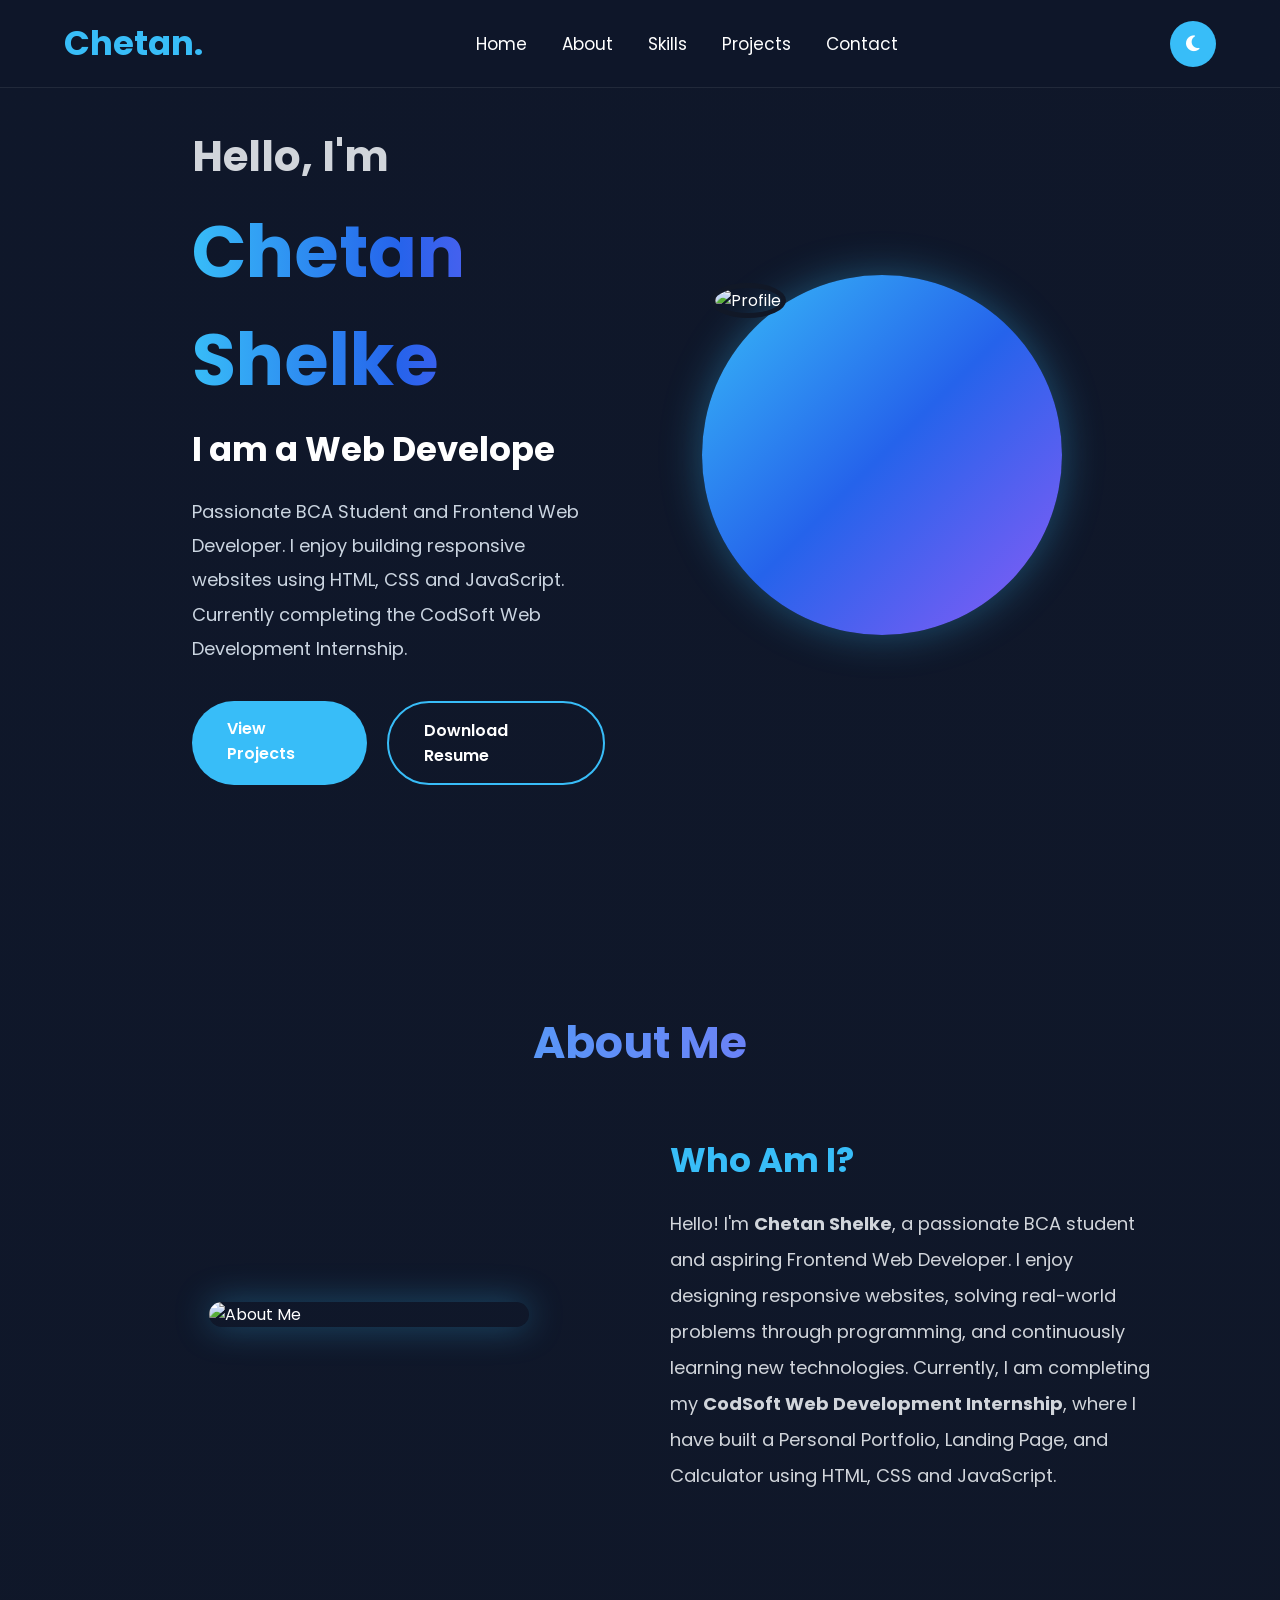
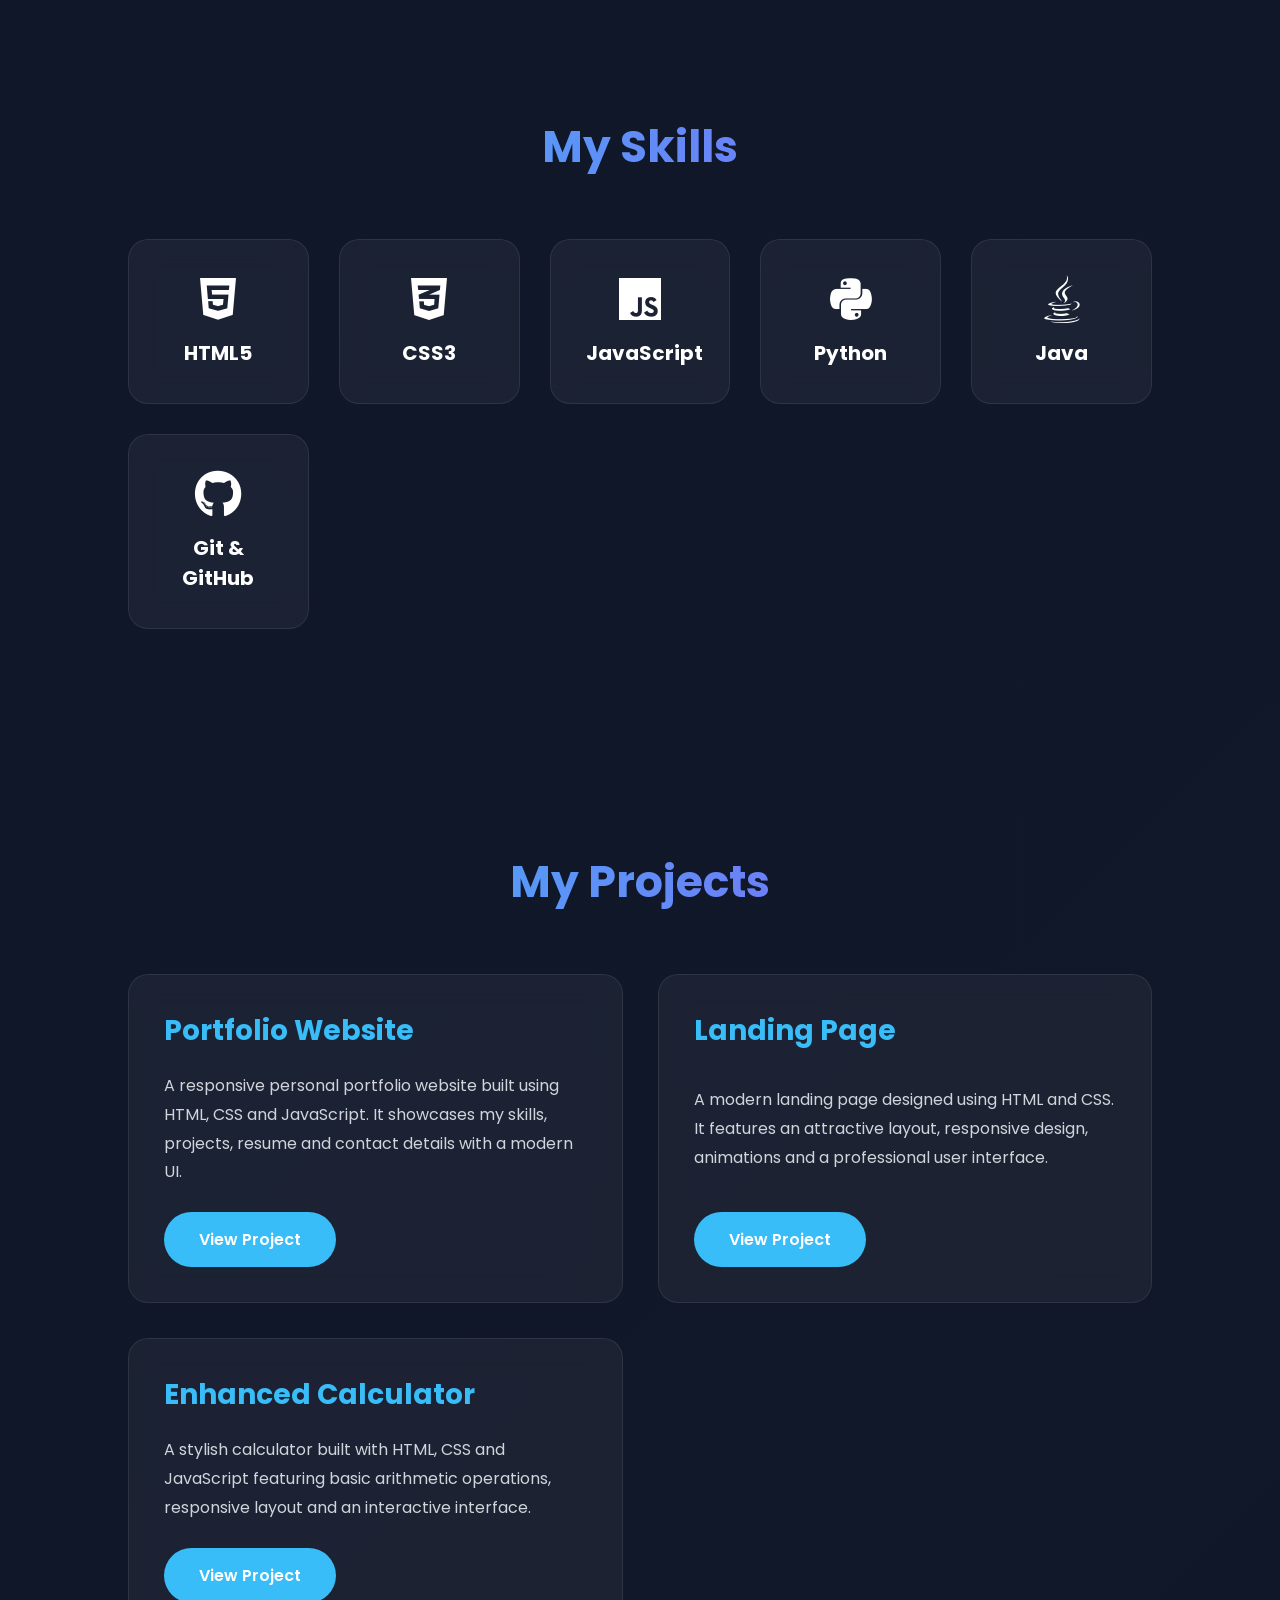
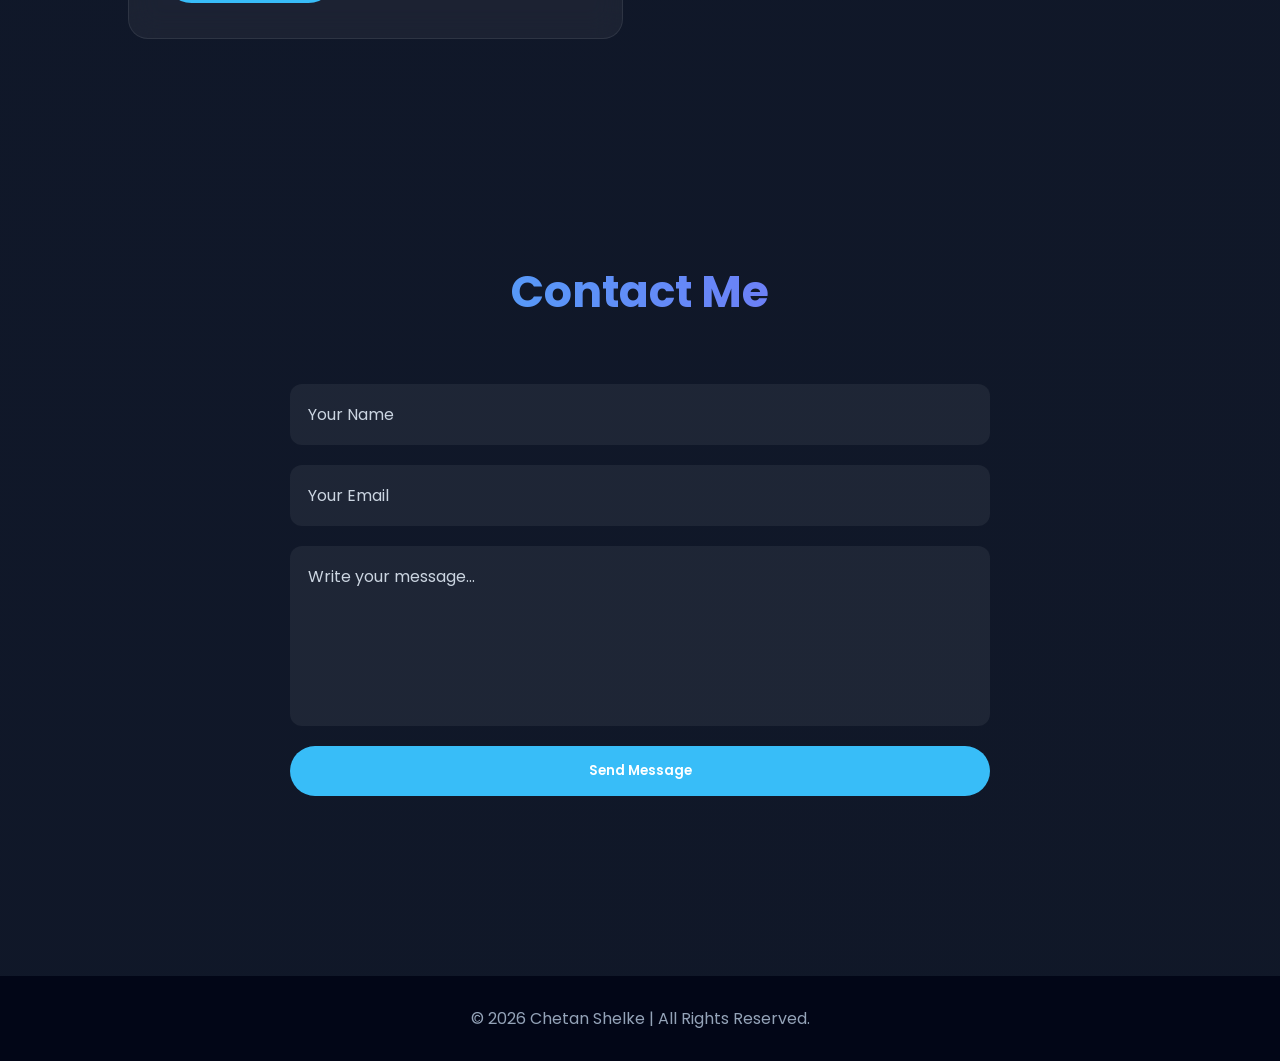
==== index.html @ 49f82680 "Add files via upload" ====
<!DOCTYPE html>
<html lang="en">

<head>

    <meta charset="UTF-8">
    <meta name="viewport" content="width=device-width, initial-scale=1.0">

    <title>Chetan Shelke | Portfolio</title>

    <link rel="stylesheet" href="style.css">

    <link href="https://fonts.googleapis.com/css2?family=Poppins:wght@300;400;500;600;700;800&display=swap"
        rel="stylesheet">

    <link rel="stylesheet"
        href="https://cdnjs.cloudflare.com/ajax/libs/font-awesome/6.6.0/css/all.min.css">

</head>

<body>

<!--================ NAVBAR ================-->

<header>

<nav class="navbar">

<div class="logo">

Chetan.

</div>

<ul class="nav-links">

<li><a href="#home">Home</a></li>

<li><a href="#about">About</a></li>

<li><a href="#skills">Skills</a></li>

<li><a href="#projects">Projects</a></li>

<li><a href="#contact">Contact</a></li>

</ul>

<button id="theme-toggle">

<i class="fa-solid fa-moon"></i>

</button>

</nav>

</header>

<!--================ HERO SECTION ================-->

<section id="home" class="hero">

<div class="hero-text">

<h1>Hello, I'm</h1>

<h2>Chetan Shelke</h2>

<h3>

I am a

<span id="typing"></span>

</h3>

<p>

Passionate BCA Student and Frontend Web Developer.

I enjoy building responsive websites using HTML, CSS and JavaScript.

Currently completing the CodSoft Web Development Internship.

</p>

<div class="hero-buttons">

<a href="#projects" class="btn">

View Projects

</a>

<a href="resume.pdf" download class="btn secondary">

Download Resume

</a>

</div>

</div>

<div class="hero-image">

<div class="profile-circle">

<img src="profile.jpg" alt="Profile">

</div>

</div>

</section>


<!--================ ABOUT SECTION ================-->

<section id="about">

    <h2 class="section-title">About Me</h2>

    <div class="about-container">

        <div class="about-image">

            <img src="profile.jpg" alt="About Me">

        </div>

        <div class="about-text">

            <h3>Who Am I?</h3>

            <p>

                Hello! I'm <strong>Chetan Shelke</strong>, a passionate
                BCA student and aspiring Frontend Web Developer.

                I enjoy designing responsive websites, solving real-world
                problems through programming, and continuously learning
                new technologies.

                Currently, I am completing my <strong>CodSoft Web Development Internship</strong>,
                where I have built a Personal Portfolio, Landing Page,
                and Calculator using HTML, CSS and JavaScript.

            </p>

        </div>

    </div>

</section>

<!--================ SKILLS SECTION ================-->

<section id="skills">

    <h2 class="section-title">My Skills</h2>

    <div class="skills-grid">

        <div class="skill-card">

            <i class="fa-brands fa-html5"></i>

            <h3>HTML5</h3>

        </div>

        <div class="skill-card">

            <i class="fa-brands fa-css3-alt"></i>

            <h3>CSS3</h3>

        </div>

        <div class="skill-card">

            <i class="fa-brands fa-js"></i>

            <h3>JavaScript</h3>

        </div>

        <div class="skill-card">

            <i class="fa-brands fa-python"></i>

            <h3>Python</h3>

        </div>

        <div class="skill-card">

            <i class="fa-brands fa-java"></i>

            <h3>Java</h3>

        </div>

        <div class="skill-card">

            <i class="fa-brands fa-github"></i>

            <h3>Git & GitHub</h3>

        </div>

    </div>

</section>

<!--================ PROJECTS SECTION ================-->

<section id="projects">

    <h2 class="section-title">My Projects</h2>

    <div class="project-container">

        <!-- Project 1 -->

        <div class="project-card">

            <h3>Portfolio Website</h3>

            <p>
                A responsive personal portfolio website built using
                HTML, CSS and JavaScript. It showcases my skills,
                projects, resume and contact details with a modern UI.
            </p>

            <a href="../Portfolio/index.html" class="btn">

                View Project

            </a>

        </div>

        <!-- Project 2 -->

        <div class="project-card">

            <h3>Landing Page</h3>

            <p>
                A modern landing page designed using HTML and CSS.
                It features an attractive layout, responsive design,
                animations and a professional user interface.
            </p>

            <a href="../landingpage/index.html" class="btn">

                View Project

            </a>

        </div>

        <!-- Project 3 -->

        <div class="project-card">

            <h3>Enhanced Calculator</h3>

            <p>
                A stylish calculator built with HTML, CSS and
                JavaScript featuring basic arithmetic operations,
                responsive layout and an interactive interface.
            </p>

            <a href="../Calculator/index.html" class="btn">

                View Project

            </a>

        </div>

    </div>

</section>

<!--================ CONTACT SECTION ================-->

<section id="contact">

    <h2 class="section-title">Contact Me</h2>

    <form>

        <input
            type="text"
            placeholder="Your Name"
            required>

        <input
            type="email"
            placeholder="Your Email"
            required>

        <textarea
            placeholder="Write your message..."
            required></textarea>

        <button type="submit" class="btn">

            Send Message

        </button>

    </form>

</section>

<!--================ FOOTER ================-->

<footer>

    <p>

        © 2026 Chetan Shelke | All Rights Reserved.

    </p>

</footer>

<script src="script.js"></script>

</body>

</html>
---- style.css ----
/*==================================
    GOOGLE FONT
===================================*/

@import url('https://fonts.googleapis.com/css2?family=Poppins:wght@300;400;500;600;700;800&display=swap');

*{
    margin:0;
    padding:0;
    box-sizing:border-box;
    scroll-behavior:smooth;
    font-family:'Poppins',sans-serif;
}

body{
    background:linear-gradient(135deg,#0f172a,#111827,#1e293b);
    background-size:300% 300%;
    animation:bgMove 10s ease infinite;
    color:#fff;
    overflow-x:hidden;
}

@keyframes bgMove{

0%{
background-position:0% 50%;
}

50%{
background-position:100% 50%;
}

100%{
background-position:0% 50%;
}

}

/*==================================
        NAVBAR
===================================*/

header{

position:fixed;
top:0;
left:0;
width:100%;
padding:18px 0;
background:rgba(15,23,42,.75);
backdrop-filter:blur(15px);
z-index:1000;
border-bottom:1px solid rgba(255,255,255,.08);

}

.navbar{

width:90%;
margin:auto;

display:flex;
justify-content:space-between;
align-items:center;

}

.logo{

font-size:34px;
font-weight:700;
color:#38bdf8;

}

.nav-links{

display:flex;
list-style:none;
gap:35px;

}

.nav-links a{

text-decoration:none;
color:white;
font-size:17px;
transition:.3s;

}

.nav-links a:hover{

color:#38bdf8;

}

#theme-toggle{

width:46px;
height:46px;
border-radius:50%;
border:none;
background:#38bdf8;
color:white;
cursor:pointer;
font-size:18px;
transition:.4s;

}

#theme-toggle:hover{

transform:rotate(180deg);

box-shadow:0 0 20px #38bdf8;

}

/*==================================
        HERO SECTION
===================================*/

.hero{

min-height:100vh;

width:90%;
margin:auto;

display:flex;

justify-content:space-between;

align-items:center;

gap:70px;

padding-top:120px;

}

.hero-text{

flex:1;

}

.hero-text h1{

font-size:42px;

color:#d1d5db;

}

.hero-text h2{

font-size:72px;

font-weight:700;

margin:10px 0;

background:linear-gradient(90deg,#38bdf8,#2563eb,#8b5cf6);

-webkit-background-clip:text;
-webkit-text-fill-color:transparent;
background-clip:text;
color:transparent;

}

.hero-text h3{

font-size:34px;

margin-bottom:20px;

}

.hero-text p{

font-size:18px;

line-height:1.9;

color:#cbd5e1;

max-width:650px;

}

.hero-buttons{

margin-top:35px;

display:flex;

gap:20px;

}

.btn{

display:inline-block;

padding:15px 35px;

border-radius:50px;

background:#38bdf8;

text-decoration:none;

color:white;

font-weight:600;

transition:.4s;

}

.btn:hover{

transform:translateY(-7px);

box-shadow:0 0 25px #38bdf8;

}

.secondary{

background:transparent;

border:2px solid #38bdf8;

}

.secondary:hover{

background:#38bdf8;

}

/*==================================
       PROFILE IMAGE
===================================*/

.hero-image{

flex:1;

display:flex;

justify-content:center;

}

.profile-circle{

width:360px;

height:360px;

border-radius:50%;

background:linear-gradient(135deg,#38bdf8,#2563eb,#8b5cf6);

padding:8px;

box-shadow:0 0 40px rgba(56,189,248,.35);

animation:float 4s ease infinite;

}

.profile-circle img{

width:100%;

height:100%;

border-radius:50%;

object-fit:cover;

border:5px solid #111827;

}

.profile-circle i{

width:100%;
height:100%;
display:flex;
justify-content:center;
align-items:center;
font-size:140px;
background:#111827;
border-radius:50%;

}

@keyframes float{

0%{

transform:translateY(0);

}

50%{

transform:translateY(-20px);

}

100%{

transform:translateY(0);

}

}

/*==================================
    COMMON SECTION
===================================*/

section{

padding:110px 10%;

}

.section-title{

font-size:44px;

text-align:center;

margin-bottom:60px;

font-weight:700;

background:linear-gradient(90deg,#38bdf8,#8b5cf6);

-webkit-background-clip:text;
-webkit-text-fill-color:transparent;
background-clip:text;
color:transparent;

}

/*==================================
        ABOUT SECTION
===================================*/

.about-container{

max-width:1100px;

margin:auto;

display:grid;

grid-template-columns:1fr 1fr;

gap:60px;

align-items:center;

}

.about-image{

display:flex;

justify-content:center;

}

.about-image img{

width:320px;

border-radius:20px;

box-shadow:0 0 35px rgba(56,189,248,.35);

transition:.4s;

}

.about-image img:hover{

transform:scale(1.05);

}

.about-text h3{

font-size:34px;

margin-bottom:20px;

color:#38bdf8;

}

.about-text p{

font-size:18px;

line-height:2;

color:#d1d5db;

}

/*==================================
        SKILLS
===================================*/

.skills-grid{

display:grid;

grid-template-columns:repeat(auto-fit,minmax(180px,1fr));

gap:30px;

}

.skill-card{

background:rgba(255,255,255,.05);

border:1px solid rgba(255,255,255,.08);

backdrop-filter:blur(15px);

padding:35px;

border-radius:20px;

text-align:center;

transition:.4s;

cursor:pointer;

}

.skill-card:hover{

transform:translateY(-12px);

background:linear-gradient(135deg,#38bdf8,#2563eb);

box-shadow:0 10px 30px rgba(56,189,248,.35);

}

.skill-card i{

font-size:48px;

margin-bottom:15px;

}

.skill-card h3{

font-size:20px;

}

/*==================================
        PROJECTS
===================================*/

.project-container{

display:grid;

grid-template-columns:repeat(auto-fit,minmax(320px,1fr));

gap:35px;

}

.project-card{

background:rgba(255,255,255,.05);

backdrop-filter:blur(15px);

padding:35px;

border-radius:20px;

border:1px solid rgba(255,255,255,.08);

transition:.4s;

display:flex;

flex-direction:column;

justify-content:space-between;

}

.project-card:hover{

transform:translateY(-15px);

box-shadow:0 15px 35px rgba(56,189,248,.35);

}

.project-card h3{

font-size:28px;

color:#38bdf8;

margin-bottom:20px;

}

.project-card p{

line-height:1.8;

color:#d1d5db;

margin-bottom:25px;

}

.project-card .btn{

align-self:flex-start;

}

/*==================================
        CONTACT
===================================*/

form{

max-width:700px;

margin:auto;

display:flex;

flex-direction:column;

gap:20px;

}

form input,
form textarea{

background:rgba(255,255,255,.06);

border:none;

outline:none;

padding:18px;

border-radius:12px;

font-size:16px;

color:white;

}

form input::placeholder,
form textarea::placeholder{

color:#cbd5e1;

}

form textarea{

height:180px;

resize:none;

}

form button{

border:none;

cursor:pointer;

}

/*==================================
        FOOTER
===================================*/

footer{

background:#020617;

padding:30px;

text-align:center;

margin-top:70px;

color:#94a3b8;

}

/*==================================
      SCROLL BAR
===================================*/

::-webkit-scrollbar{

width:10px;

}

::-webkit-scrollbar-track{

background:#111827;

}

::-webkit-scrollbar-thumb{

background:#38bdf8;

border-radius:20px;

}

/*==================================
      RESPONSIVE
===================================*/

@media(max-width:1000px){

.hero{

flex-direction:column-reverse;

text-align:center;

}

.hero-text{

width:100%;

}

.hero-text h2{

font-size:50px;

}

.hero-buttons{

justify-content:center;

}

.about-container{

grid-template-columns:1fr;

text-align:center;

}

.profile-circle{

width:280px;

height:280px;

}

.nav-links{

display:none;

}

}

@media(max-width:700px){

.hero-text h1{

font-size:30px;

}

.hero-text h2{

font-size:40px;

}

.hero-text h3{

font-size:24px;

}

.section-title{

font-size:34px;

}

.profile-circle{

width:220px;

height:220px;

}

.btn{

padding:12px 24px;

}

}
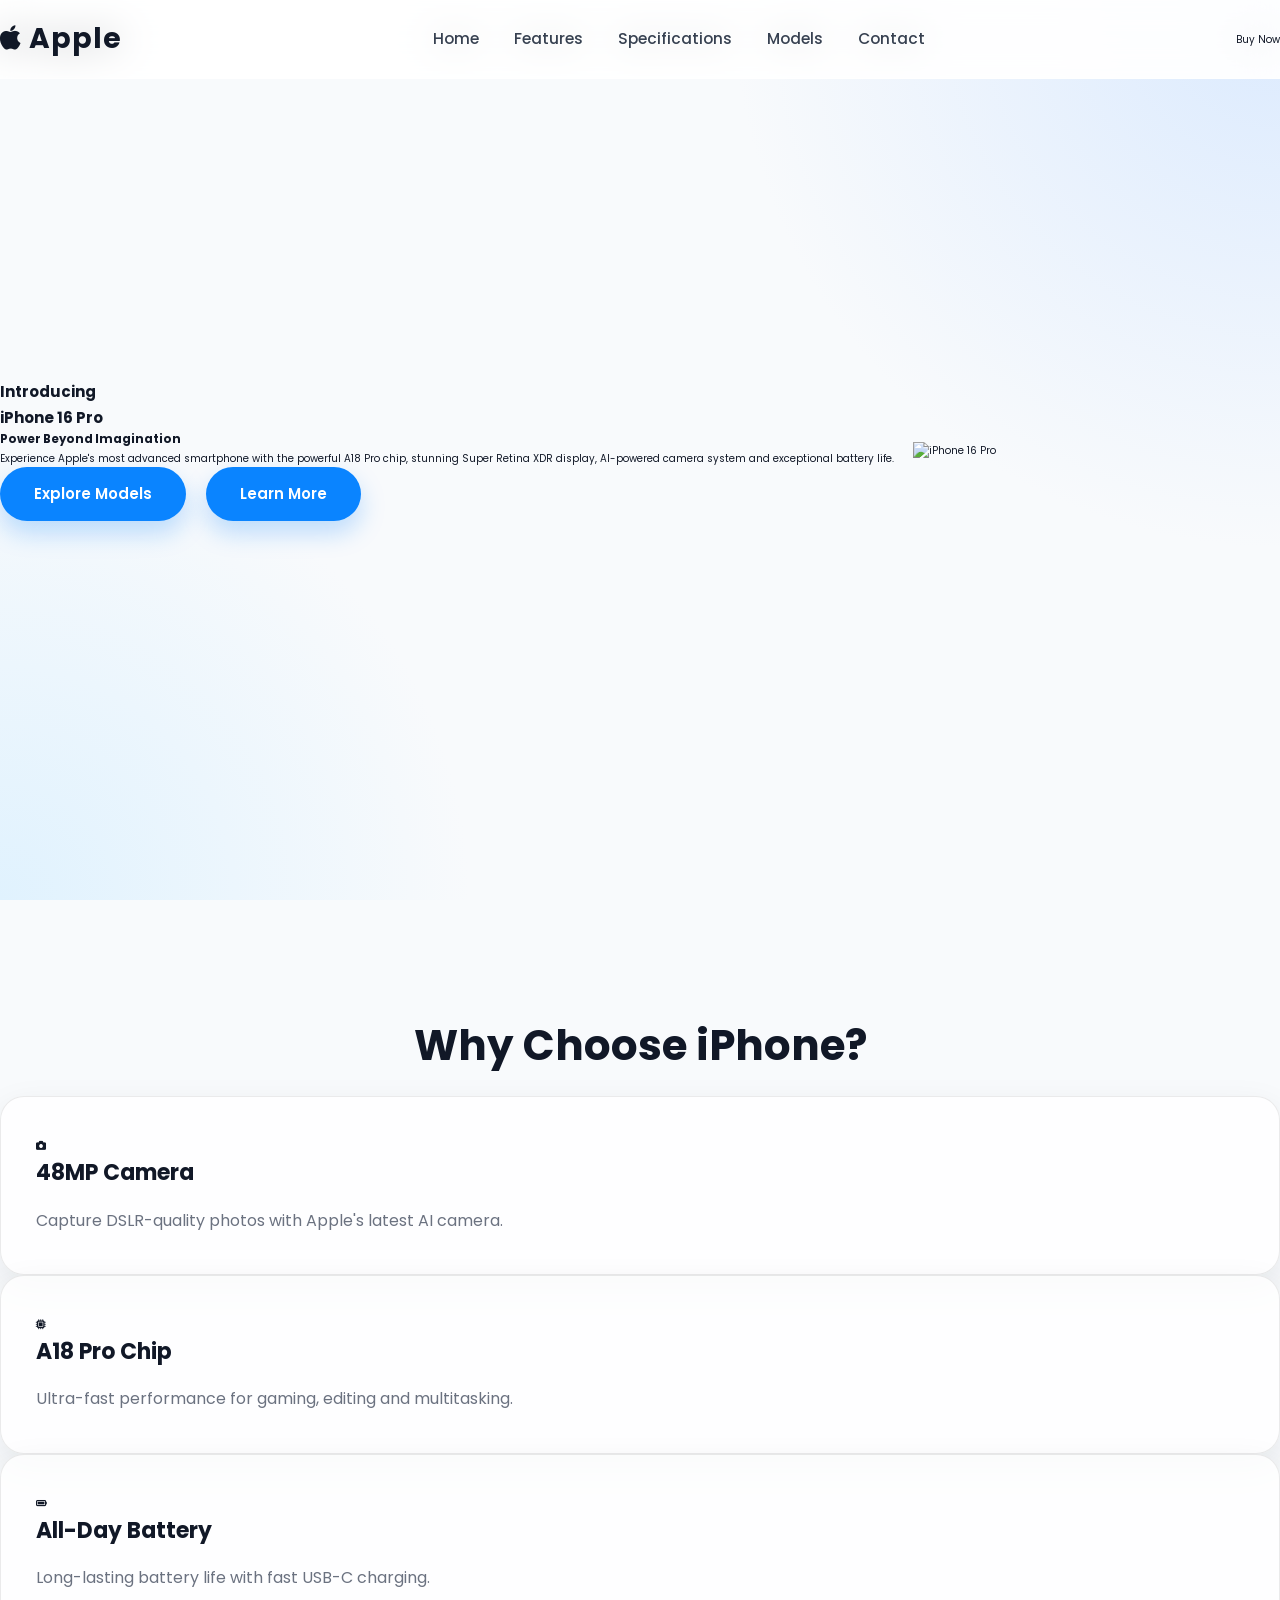
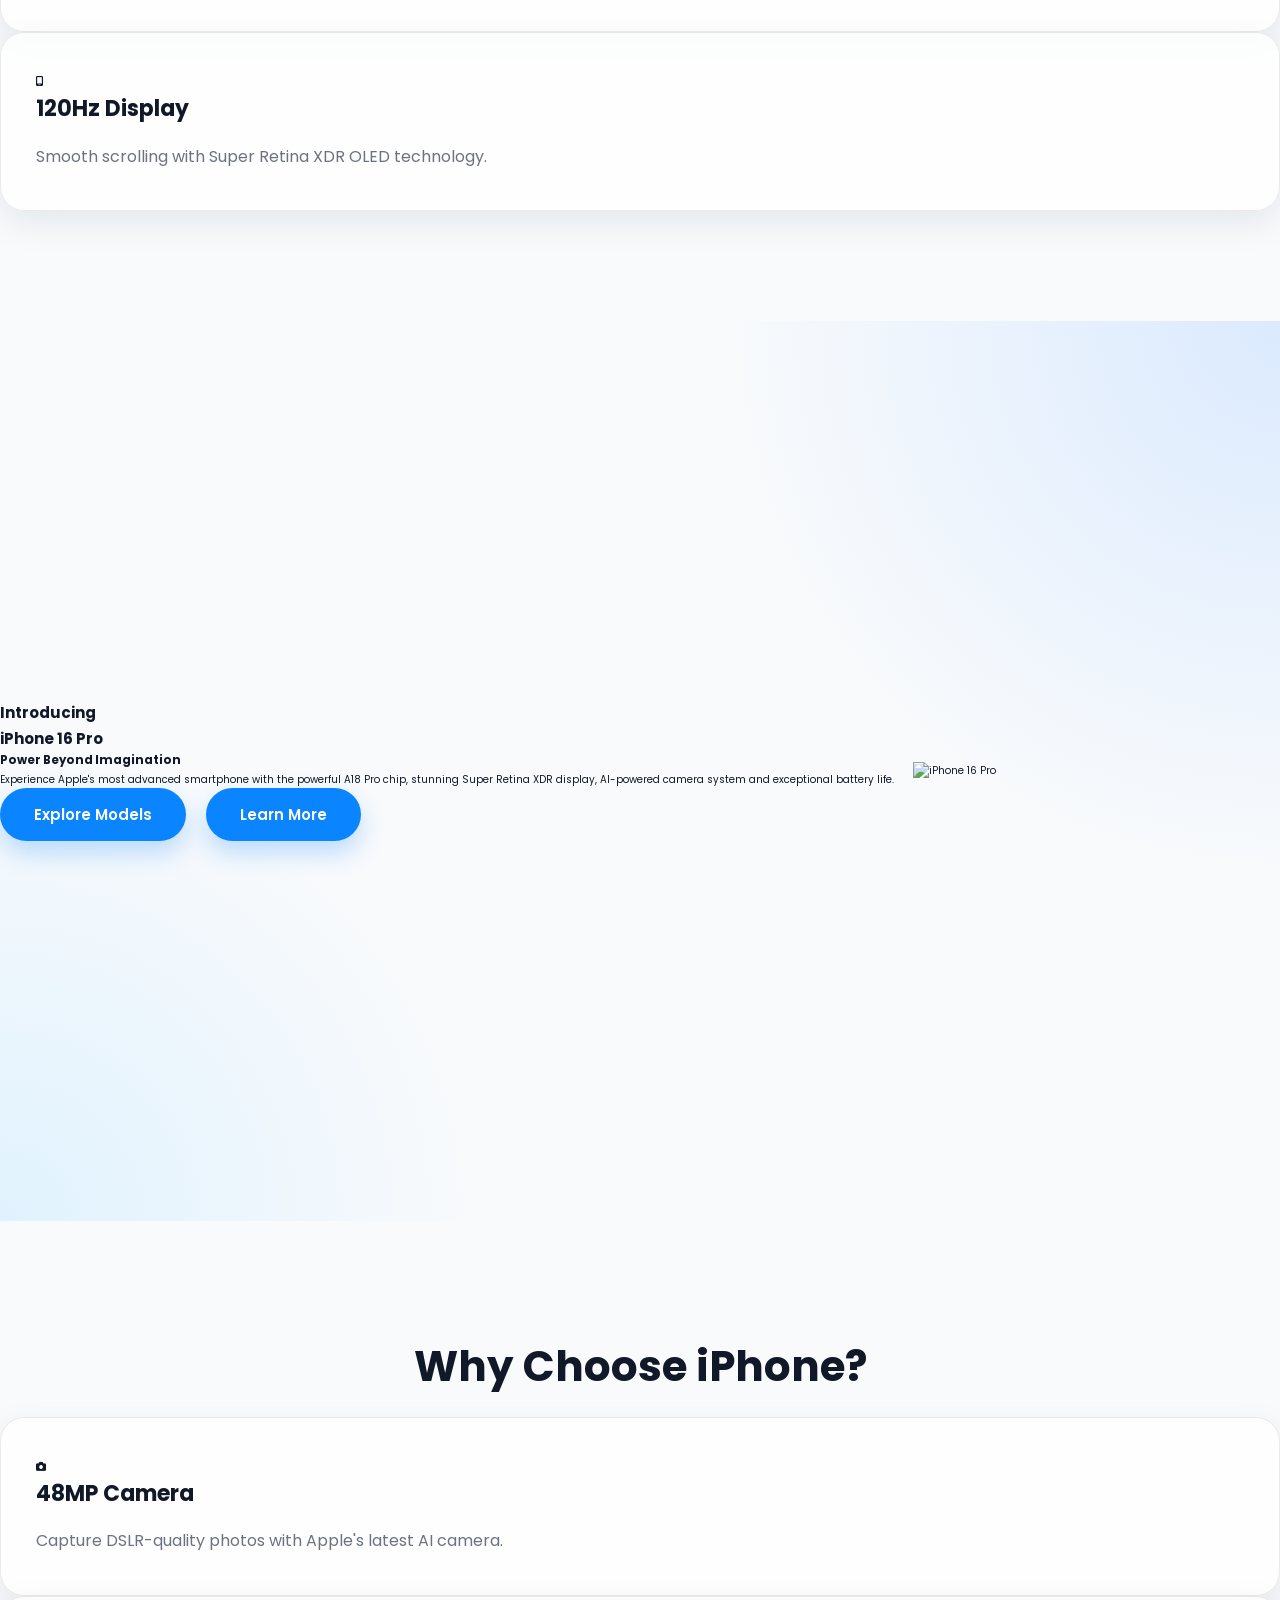
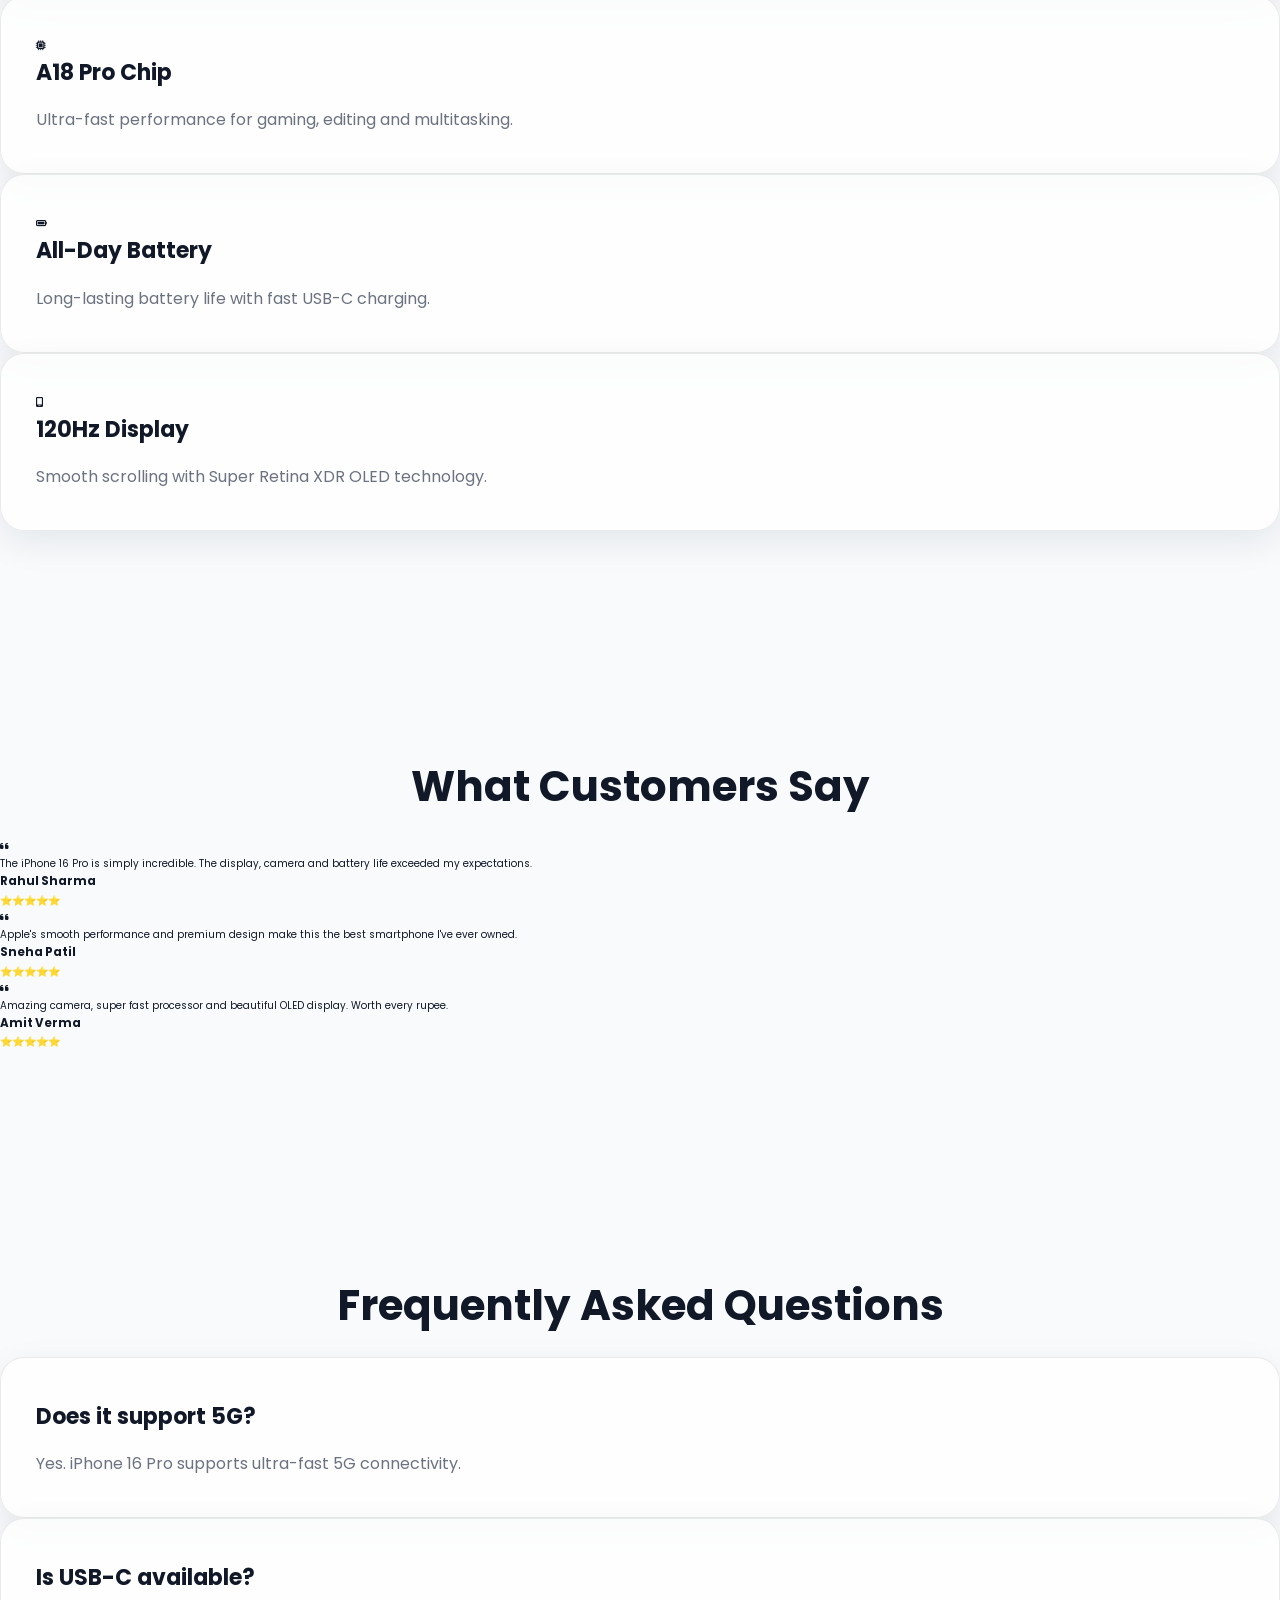
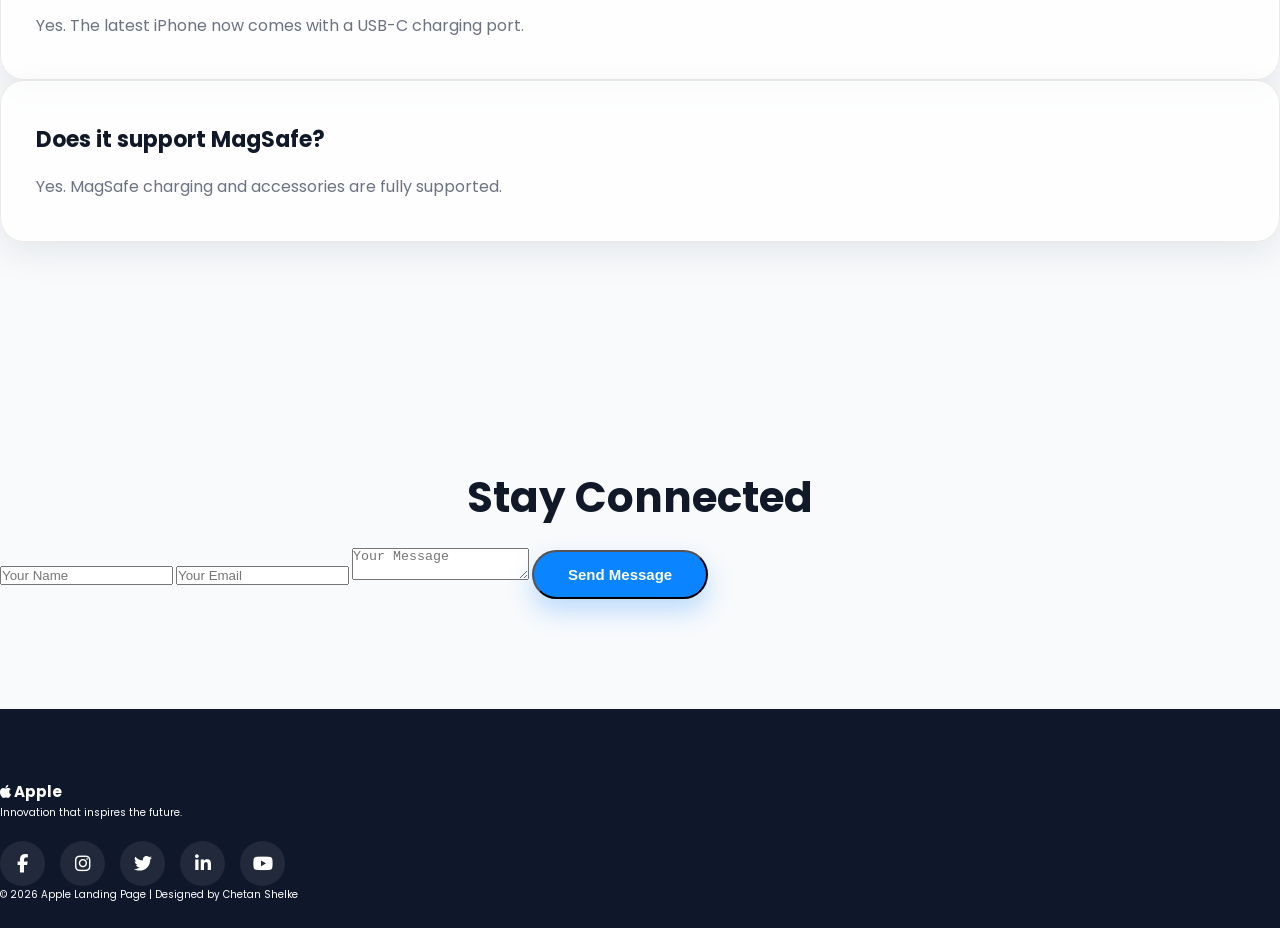
==== commit 99dcb178: "Add files via upload" ====
--- a/index.html
+++ b/index.html
@@ -6,15 +6,14 @@
     <meta charset="UTF-8">
     <meta name="viewport" content="width=device-width, initial-scale=1.0">
 
-    <title>Chetan Shelke | Portfolio</title>
+    <title>Apple iPhone 16 Pro | Landing Page</title>
 
     <link rel="stylesheet" href="style.css">
 
-    <link href="https://fonts.googleapis.com/css2?family=Poppins:wght@300;400;500;600;700;800&display=swap"
-        rel="stylesheet">
+    <link href="https://fonts.googleapis.com/css2?family=Poppins:wght@300;400;500;600;700;800&display=swap" rel="stylesheet">
 
     <link rel="stylesheet"
-        href="https://cdnjs.cloudflare.com/ajax/libs/font-awesome/6.6.0/css/all.min.css">
+    href="https://cdnjs.cloudflare.com/ajax/libs/font-awesome/6.6.0/css/all.min.css">
 
 </head>
 
@@ -28,7 +27,7 @@
 
 <div class="logo">
 
-Chetan.
+<i class="fa-brands fa-apple"></i> Apple
 
 </div>
 
@@ -36,65 +35,69 @@
 
 <li><a href="#home">Home</a></li>
 
-<li><a href="#about">About</a></li>
-
-<li><a href="#skills">Skills</a></li>
-
-<li><a href="#projects">Projects</a></li>
+<li><a href="#features">Features</a></li>
+
+<li><a href="#specs">Specifications</a></li>
+
+<li><a href="#models">Models</a></li>
 
 <li><a href="#contact">Contact</a></li>
 
 </ul>
 
-<button id="theme-toggle">
-
-<i class="fa-solid fa-moon"></i>
-
-</button>
+<a href="#" class="buy-btn">
+
+Buy Now
+
+</a>
 
 </nav>
 
 </header>
 
-<!--================ HERO SECTION ================-->
+<!--================ HERO ================-->
 
 <section id="home" class="hero">
 
 <div class="hero-text">
 
-<h1>Hello, I'm</h1>
-
-<h2>Chetan Shelke</h2>
+<h1>
+
+Introducing
+
+</h1>
+
+<h2>
+
+iPhone 16 Pro
+
+</h2>
 
 <h3>
 
-I am a
-
-<span id="typing"></span>
+Power Beyond Imagination
 
 </h3>
 
 <p>
 
-Passionate BCA Student and Frontend Web Developer.
-
-I enjoy building responsive websites using HTML, CSS and JavaScript.
-
-Currently completing the CodSoft Web Development Internship.
+Experience Apple's most advanced smartphone with the powerful
+A18 Pro chip, stunning Super Retina XDR display, AI-powered
+camera system and exceptional battery life.
 
 </p>
 
 <div class="hero-buttons">
 
-<a href="#projects" class="btn">
-
-View Projects
+<a href="#models" class="btn">
+
+Explore Models
 
 </a>
 
-<a href="resume.pdf" download class="btn secondary">
-
-Download Resume
+<a href="#features" class="btn secondary">
+
+Learn More
 
 </a>
 
@@ -104,109 +107,375 @@
 
 <div class="hero-image">
 
-<div class="profile-circle">
-
-<img src="profile.jpg" alt="Profile">
-
-</div>
-
-</div>
-
-</section>
-
-
-<!--================ ABOUT SECTION ================-->
-
-<section id="about">
-
-    <h2 class="section-title">About Me</h2>
-
-    <div class="about-container">
-
-        <div class="about-image">
-
-            <img src="profile.jpg" alt="About Me">
-
-        </div>
-
-        <div class="about-text">
-
-            <h3>Who Am I?</h3>
+<img src="images/iphone1.png" alt="iPhone 16 Pro">
+
+</div>
+
+</section>
+
+<!--================ FEATURES ================-->
+
+<section id="features">
+
+<h2 class="section-title">
+
+Why Choose iPhone?
+
+</h2>
+
+<div class="feature-container">
+
+<div class="feature-card">
+
+<i class="fa-solid fa-camera"></i>
+
+<h3>48MP Camera</h3>
+
+<p>
+
+Capture DSLR-quality photos with Apple's latest AI camera.
+
+</p>
+
+</div>
+
+<div class="feature-card">
+
+<i class="fa-solid fa-microchip"></i>
+
+<h3>A18 Pro Chip</h3>
+
+<p>
+
+Ultra-fast performance for gaming, editing and multitasking.
+
+</p>
+
+</div>
+
+<div class="feature-card">
+
+<i class="fa-solid fa-battery-full"></i>
+
+<h3>All-Day Battery</h3>
+
+<p>
+
+Long-lasting battery life with fast USB-C charging.
+
+</p>
+
+</div>
+
+<div class="feature-card">
+
+<i class="fa-solid fa-mobile-screen"></i>
+
+<h3>120Hz Display</h3>
+
+<p>
+
+Smooth scrolling with Super Retina XDR OLED technology.
+
+</p>
+
+</div>
+
+</div>
+
+</section>
+
+<!DOCTYPE html>
+<html lang="en">
+
+<head>
+
+    <meta charset="UTF-8">
+    <meta name="viewport" content="width=device-width, initial-scale=1.0">
+
+    <title>Apple iPhone 16 Pro | Landing Page</title>
+
+    <link rel="stylesheet" href="style.css">
+
+    <link href="https://fonts.googleapis.com/css2?family=Poppins:wght@300;400;500;600;700;800&display=swap" rel="stylesheet">
+
+    <link rel="stylesheet"
+    href="https://cdnjs.cloudflare.com/ajax/libs/font-awesome/6.6.0/css/all.min.css">
+
+</head>
+
+<body>
+
+<!--================ NAVBAR ================-->
+
+<header>
+
+<nav class="navbar">
+
+<div class="logo">
+
+<i class="fa-brands fa-apple"></i> Apple
+
+</div>
+
+<ul class="nav-links">
+
+<li><a href="#home">Home</a></li>
+
+<li><a href="#features">Features</a></li>
+
+<li><a href="#specs">Specifications</a></li>
+
+<li><a href="#models">Models</a></li>
+
+<li><a href="#contact">Contact</a></li>
+
+</ul>
+
+<a href="#" class="buy-btn">
+
+Buy Now
+
+</a>
+
+</nav>
+
+</header>
+
+<!--================ HERO ================-->
+
+<section id="home" class="hero">
+
+<div class="hero-text">
+
+<h1>
+
+Introducing
+
+</h1>
+
+<h2>
+
+iPhone 16 Pro
+
+</h2>
+
+<h3>
+
+Power Beyond Imagination
+
+</h3>
+
+<p>
+
+Experience Apple's most advanced smartphone with the powerful
+A18 Pro chip, stunning Super Retina XDR display, AI-powered
+camera system and exceptional battery life.
+
+</p>
+
+<div class="hero-buttons">
+
+<a href="#models" class="btn">
+
+Explore Models
+
+</a>
+
+<a href="#features" class="btn secondary">
+
+Learn More
+
+</a>
+
+</div>
+
+</div>
+
+<div class="hero-image">
+
+<img src="images/iphone1.png" alt="iPhone 16 Pro">
+
+</div>
+
+</section>
+
+<!--================ FEATURES ================-->
+
+<section id="features">
+
+<h2 class="section-title">
+
+Why Choose iPhone?
+
+</h2>
+
+<div class="feature-container">
+
+<div class="feature-card">
+
+<i class="fa-solid fa-camera"></i>
+
+<h3>48MP Camera</h3>
+
+<p>
+
+Capture DSLR-quality photos with Apple's latest AI camera.
+
+</p>
+
+</div>
+
+<div class="feature-card">
+
+<i class="fa-solid fa-microchip"></i>
+
+<h3>A18 Pro Chip</h3>
+
+<p>
+
+Ultra-fast performance for gaming, editing and multitasking.
+
+</p>
+
+</div>
+
+<div class="feature-card">
+
+<i class="fa-solid fa-battery-full"></i>
+
+<h3>All-Day Battery</h3>
+
+<p>
+
+Long-lasting battery life with fast USB-C charging.
+
+</p>
+
+</div>
+
+<div class="feature-card">
+
+<i class="fa-solid fa-mobile-screen"></i>
+
+<h3>120Hz Display</h3>
+
+<p>
+
+Smooth scrolling with Super Retina XDR OLED technology.
+
+</p>
+
+</div>
+
+</div>
+
+</section>
+
+<!--================ REVIEWS ================-->
+
+<section id="reviews">
+
+    <h2 class="section-title">What Customers Say</h2>
+
+    <div class="review-container">
+
+        <div class="review-card">
+
+            <i class="fa-solid fa-quote-left"></i>
 
             <p>
 
-                Hello! I'm <strong>Chetan Shelke</strong>, a passionate
-                BCA student and aspiring Frontend Web Developer.
-
-                I enjoy designing responsive websites, solving real-world
-                problems through programming, and continuously learning
-                new technologies.
-
-                Currently, I am completing my <strong>CodSoft Web Development Internship</strong>,
-                where I have built a Personal Portfolio, Landing Page,
-                and Calculator using HTML, CSS and JavaScript.
+                The iPhone 16 Pro is simply incredible. The display,
+                camera and battery life exceeded my expectations.
 
             </p>
 
+            <h3>Rahul Sharma</h3>
+
+            <span>⭐⭐⭐⭐⭐</span>
+
+        </div>
+
+        <div class="review-card">
+
+            <i class="fa-solid fa-quote-left"></i>
+
+            <p>
+
+                Apple's smooth performance and premium design make
+                this the best smartphone I've ever owned.
+
+            </p>
+
+            <h3>Sneha Patil</h3>
+
+            <span>⭐⭐⭐⭐⭐</span>
+
+        </div>
+
+        <div class="review-card">
+
+            <i class="fa-solid fa-quote-left"></i>
+
+            <p>
+
+                Amazing camera, super fast processor and beautiful
+                OLED display. Worth every rupee.
+
+            </p>
+
+            <h3>Amit Verma</h3>
+
+            <span>⭐⭐⭐⭐⭐</span>
+
         </div>
 
     </div>
 
 </section>
 
-<!--================ SKILLS SECTION ================-->
-
-<section id="skills">
-
-    <h2 class="section-title">My Skills</h2>
-
-    <div class="skills-grid">
-
-        <div class="skill-card">
-
-            <i class="fa-brands fa-html5"></i>
-
-            <h3>HTML5</h3>
-
-        </div>
-
-        <div class="skill-card">
-
-            <i class="fa-brands fa-css3-alt"></i>
-
-            <h3>CSS3</h3>
-
-        </div>
-
-        <div class="skill-card">
-
-            <i class="fa-brands fa-js"></i>
-
-            <h3>JavaScript</h3>
-
-        </div>
-
-        <div class="skill-card">
-
-            <i class="fa-brands fa-python"></i>
-
-            <h3>Python</h3>
-
-        </div>
-
-        <div class="skill-card">
-
-            <i class="fa-brands fa-java"></i>
-
-            <h3>Java</h3>
-
-        </div>
-
-        <div class="skill-card">
-
-            <i class="fa-brands fa-github"></i>
-
-            <h3>Git & GitHub</h3>
+<!--================ FAQ ================-->
+
+<section>
+
+    <h2 class="section-title">Frequently Asked Questions</h2>
+
+    <div class="feature-container">
+
+        <div class="feature-card">
+
+            <h3>Does it support 5G?</h3>
+
+            <p>
+
+                Yes. iPhone 16 Pro supports ultra-fast 5G connectivity.
+
+            </p>
+
+        </div>
+
+        <div class="feature-card">
+
+            <h3>Is USB-C available?</h3>
+
+            <p>
+
+                Yes. The latest iPhone now comes with a USB-C charging port.
+
+            </p>
+
+        </div>
+
+        <div class="feature-card">
+
+            <h3>Does it support MagSafe?</h3>
+
+            <p>
+
+                Yes. MagSafe charging and accessories are fully supported.
+
+            </p>
 
         </div>
 
@@ -214,83 +483,11 @@
 
 </section>
 
-<!--================ PROJECTS SECTION ================-->
-
-<section id="projects">
-
-    <h2 class="section-title">My Projects</h2>
-
-    <div class="project-container">
-
-        <!-- Project 1 -->
-
-        <div class="project-card">
-
-            <h3>Portfolio Website</h3>
-
-            <p>
-                A responsive personal portfolio website built using
-                HTML, CSS and JavaScript. It showcases my skills,
-                projects, resume and contact details with a modern UI.
-            </p>
-
-            <a href="../Portfolio/index.html" class="btn">
-
-                View Project
-
-            </a>
-
-        </div>
-
-        <!-- Project 2 -->
-
-        <div class="project-card">
-
-            <h3>Landing Page</h3>
-
-            <p>
-                A modern landing page designed using HTML and CSS.
-                It features an attractive layout, responsive design,
-                animations and a professional user interface.
-            </p>
-
-            <a href="../landingpage/index.html" class="btn">
-
-                View Project
-
-            </a>
-
-        </div>
-
-        <!-- Project 3 -->
-
-        <div class="project-card">
-
-            <h3>Enhanced Calculator</h3>
-
-            <p>
-                A stylish calculator built with HTML, CSS and
-                JavaScript featuring basic arithmetic operations,
-                responsive layout and an interactive interface.
-            </p>
-
-            <a href="../Calculator/index.html" class="btn">
-
-                View Project
-
-            </a>
-
-        </div>
-
-    </div>
-
-</section>
-
-<!--================ CONTACT SECTION ================-->
+<!--================ CONTACT ================-->
 
 <section id="contact">
 
-    <h2 class="section-title">Contact Me</h2>
+    <h2 class="section-title">Stay Connected</h2>
 
     <form>
 
@@ -305,10 +502,10 @@
             required>
 
         <textarea
-            placeholder="Write your message..."
+            placeholder="Your Message"
             required></textarea>
 
-        <button type="submit" class="btn">
+        <button class="btn">
 
             Send Message
 
@@ -322,11 +519,43 @@
 
 <footer>
 
-    <p>
-
-        © 2026 Chetan Shelke | All Rights Reserved.
-
-    </p>
+    <div class="footer-content">
+
+        <h2>
+
+            <i class="fa-brands fa-apple"></i>
+
+            Apple
+
+        </h2>
+
+        <p>
+
+            Innovation that inspires the future.
+
+        </p>
+
+        <div class="social-icons">
+
+            <a href="#"><i class="fab fa-facebook-f"></i></a>
+
+            <a href="#"><i class="fab fa-instagram"></i></a>
+
+            <a href="#"><i class="fab fa-twitter"></i></a>
+
+            <a href="#"><i class="fab fa-linkedin-in"></i></a>
+
+            <a href="#"><i class="fab fa-youtube"></i></a>
+
+        </div>
+
+        <p class="copyright">
+
+            © 2026 Apple Landing Page | Designed by Chetan Shelke
+
+        </p>
+
+    </div>
 
 </footer>
 
--- a/style.css
+++ b/style.css
@@ -1,749 +1,766 @@
-/*==================================
-    GOOGLE FONT
-===================================*/
+/*========================================
+        MODERN PREMIUM LANDING PAGE
+        PART 1
+========================================*/
 
 @import url('https://fonts.googleapis.com/css2?family=Poppins:wght@300;400;500;600;700;800&display=swap');
+
+:root{
+    --primary:#0a84ff;
+    --dark:#111827;
+    --text:#374151;
+    --light:#6b7280;
+    --white:#ffffff;
+    --bg:#f8fafc;
+    --border:rgba(0,0,0,.08);
+    --shadow:0 12px 35px rgba(15,23,42,.08);
+    --radius:20px;
+    --transition:.35s ease;
+}
 
 *{
     margin:0;
     padding:0;
     box-sizing:border-box;
     scroll-behavior:smooth;
+}
+
+html{
+    font-size:62.5%;
+}
+
+body{
     font-family:'Poppins',sans-serif;
-}
-
-body{
-    background:linear-gradient(135deg,#0f172a,#111827,#1e293b);
-    background-size:300% 300%;
-    animation:bgMove 10s ease infinite;
+    background:var(--bg);
+    color:var(--dark);
+    overflow-x:hidden;
+    line-height:1.7;
+}
+
+a{
+    text-decoration:none;
+    color:inherit;
+}
+
+ul{
+    list-style:none;
+}
+
+img{
+    width:100%;
+    display:block;
+}
+
+.container{
+    width:90%;
+    max-width:1250px;
+    margin:auto;
+}
+
+section{
+    padding:110px 0;
+}
+
+/*========================================
+            SECTION TITLE
+========================================*/
+
+.section-title{
+    font-size:4.2rem;
+    font-weight:700;
+    text-align:center;
+    margin-bottom:15px;
+    color:var(--dark);
+}
+
+.section-title span{
+    color:var(--primary);
+}
+
+.section-subtitle{
+    text-align:center;
+    font-size:1.7rem;
+    color:var(--light);
+    max-width:700px;
+    margin:0 auto 70px;
+}
+
+/*========================================
+            HEADER
+========================================*/
+
+header{
+    position:fixed;
+    top:0;
+    left:0;
+    width:100%;
+    z-index:1000;
+    backdrop-filter:blur(18px);
+    background:rgba(255,255,255,.75);
+    border-bottom:1px solid rgba(255,255,255,.3);
+}
+
+nav{
+    height:78px;
+    display:flex;
+    justify-content:space-between;
+    align-items:center;
+}
+
+.logo{
+    font-size:2.8rem;
+    font-weight:700;
+    letter-spacing:1px;
+}
+
+.logo span{
+    color:var(--primary);
+}
+
+.nav-links{
+    display:flex;
+    gap:35px;
+}
+
+.nav-links a{
+    font-size:1.55rem;
+    font-weight:500;
+    color:var(--text);
+    position:relative;
+    transition:var(--transition);
+}
+
+.nav-links a::after{
+    content:"";
+    position:absolute;
+    left:0;
+    bottom:-6px;
+    width:0;
+    height:2px;
+    background:var(--primary);
+    transition:var(--transition);
+}
+
+.nav-links a:hover{
+    color:var(--primary);
+}
+
+.nav-links a:hover::after{
+    width:100%;
+}
+
+.btn{
+    display:inline-flex;
+    align-items:center;
+    justify-content:center;
+    padding:14px 34px;
+    border-radius:50px;
+    background:var(--primary);
     color:#fff;
-    overflow-x:hidden;
-}
-
-@keyframes bgMove{
+    font-size:1.5rem;
+    font-weight:600;
+    transition:var(--transition);
+    box-shadow:0 12px 25px rgba(10,132,255,.25);
+}
+
+.btn:hover{
+    transform:translateY(-4px);
+    box-shadow:0 18px 35px rgba(10,132,255,.35);
+}
+
+.btn-outline{
+    background:transparent;
+    color:var(--primary);
+    border:2px solid var(--primary);
+    box-shadow:none;
+}
+
+.btn-outline:hover{
+    background:var(--primary);
+    color:#fff;
+}
+
+/*========================================
+            HERO
+========================================*/
+
+.hero{
+    min-height:100vh;
+    display:flex;
+    align-items:center;
+    background:
+    radial-gradient(circle at top right,#dbeafe 0%,transparent 35%),
+    radial-gradient(circle at bottom left,#e0f2fe 0%,transparent 30%),
+    #f8fafc;
+}
+
+.hero-content{
+    flex:1;
+}
+
+.hero-content h1{
+    font-size:6rem;
+    line-height:1.15;
+    margin-bottom:20px;
+    font-weight:800;
+}
+
+.hero-content h1 span{
+    color:var(--primary);
+}
+
+.hero-content p{
+    font-size:1.8rem;
+    color:var(--light);
+    max-width:580px;
+    margin-bottom:40px;
+}
+
+.hero-buttons{
+    display:flex;
+    gap:20px;
+}
+
+.hero-image{
+    flex:1;
+    display:flex;
+    justify-content:center;
+}
+
+.hero-image img{
+    width:90%;
+    max-width:520px;
+    animation:float 5s ease-in-out infinite;
+}
+
+@keyframes float{
 
 0%{
-background-position:0% 50%;
+transform:translateY(0);
 }
 
 50%{
-background-position:100% 50%;
+transform:translateY(-18px);
 }
 
 100%{
-background-position:0% 50%;
-}
-
-}
-
-/*==================================
-        NAVBAR
-===================================*/
-
-header{
-
-position:fixed;
-top:0;
-left:0;
-width:100%;
-padding:18px 0;
-background:rgba(15,23,42,.75);
-backdrop-filter:blur(15px);
-z-index:1000;
-border-bottom:1px solid rgba(255,255,255,.08);
-
-}
-
-.navbar{
-
-width:90%;
-margin:auto;
-
-display:flex;
-justify-content:space-between;
-align-items:center;
-
-}
-
-.logo{
-
-font-size:34px;
-font-weight:700;
-color:#38bdf8;
-
-}
-
-.nav-links{
-
-display:flex;
-list-style:none;
-gap:35px;
-
-}
-
-.nav-links a{
-
-text-decoration:none;
-color:white;
-font-size:17px;
-transition:.3s;
-
-}
-
-.nav-links a:hover{
-
-color:#38bdf8;
-
-}
-
-#theme-toggle{
-
-width:46px;
-height:46px;
-border-radius:50%;
-border:none;
-background:#38bdf8;
-color:white;
-cursor:pointer;
-font-size:18px;
-transition:.4s;
-
-}
-
-#theme-toggle:hover{
-
-transform:rotate(180deg);
-
-box-shadow:0 0 20px #38bdf8;
-
-}
-
-/*==================================
-        HERO SECTION
-===================================*/
-
-.hero{
-
-min-height:100vh;
-
-width:90%;
-margin:auto;
-
-display:flex;
-
-justify-content:space-between;
-
-align-items:center;
-
-gap:70px;
-
-padding-top:120px;
-
-}
-
-.hero-text{
-
-flex:1;
-
-}
-
-.hero-text h1{
-
-font-size:42px;
-
-color:#d1d5db;
-
-}
-
-.hero-text h2{
-
-font-size:72px;
-
-font-weight:700;
-
-margin:10px 0;
-
-background:linear-gradient(90deg,#38bdf8,#2563eb,#8b5cf6);
-
--webkit-background-clip:text;
--webkit-text-fill-color:transparent;
-background-clip:text;
-color:transparent;
-
-}
-
-.hero-text h3{
-
-font-size:34px;
-
-margin-bottom:20px;
-
-}
-
-.hero-text p{
-
-font-size:18px;
-
-line-height:1.9;
-
-color:#cbd5e1;
-
-max-width:650px;
-
-}
-
-.hero-buttons{
-
-margin-top:35px;
-
-display:flex;
-
-gap:20px;
-
-}
-
-.btn{
-
-display:inline-block;
-
-padding:15px 35px;
-
-border-radius:50px;
-
-background:#38bdf8;
-
-text-decoration:none;
-
-color:white;
-
-font-weight:600;
-
-transition:.4s;
-
-}
-
-.btn:hover{
-
-transform:translateY(-7px);
-
-box-shadow:0 0 25px #38bdf8;
-
-}
-
-.secondary{
-
-background:transparent;
-
-border:2px solid #38bdf8;
-
-}
-
-.secondary:hover{
-
-background:#38bdf8;
-
-}
-
-/*==================================
-       PROFILE IMAGE
-===================================*/
-
-.hero-image{
-
-flex:1;
-
-display:flex;
-
-justify-content:center;
-
-}
-
-.profile-circle{
-
-width:360px;
-
-height:360px;
-
-border-radius:50%;
-
-background:linear-gradient(135deg,#38bdf8,#2563eb,#8b5cf6);
-
-padding:8px;
-
-box-shadow:0 0 40px rgba(56,189,248,.35);
-
-animation:float 4s ease infinite;
-
-}
-
-.profile-circle img{
-
-width:100%;
-
-height:100%;
-
-border-radius:50%;
-
-object-fit:cover;
-
-border:5px solid #111827;
-
-}
-
-.profile-circle i{
-
-width:100%;
-height:100%;
-display:flex;
-justify-content:center;
-align-items:center;
-font-size:140px;
-background:#111827;
-border-radius:50%;
-
-}
-
-@keyframes float{
-
-0%{
-
 transform:translateY(0);
-
-}
-
-50%{
-
-transform:translateY(-20px);
-
-}
-
-100%{
-
-transform:translateY(0);
-
-}
-
-}
-
-/*==================================
-    COMMON SECTION
-===================================*/
-
-section{
-
-padding:110px 10%;
-
-}
-
-.section-title{
-
-font-size:44px;
-
-text-align:center;
-
-margin-bottom:60px;
-
-font-weight:700;
-
-background:linear-gradient(90deg,#38bdf8,#8b5cf6);
-
--webkit-background-clip:text;
--webkit-text-fill-color:transparent;
-background-clip:text;
-color:transparent;
-
-}
-
-/*==================================
-        ABOUT SECTION
-===================================*/
-
-.about-container{
-
-max-width:1100px;
-
-margin:auto;
-
-display:grid;
-
-grid-template-columns:1fr 1fr;
-
-gap:60px;
-
-align-items:center;
-
-}
-
-.about-image{
-
-display:flex;
-
-justify-content:center;
-
+}
+
+}
+
+/*========================================
+            FEATURES
+========================================*/
+
+.features{
+    background:#fff;
+}
+
+.features-grid{
+    display:grid;
+    grid-template-columns:repeat(auto-fit,minmax(280px,1fr));
+    gap:30px;
+}
+
+.feature-card{
+    background:rgba(255,255,255,.8);
+    border:1px solid var(--border);
+    border-radius:24px;
+    padding:40px 35px;
+    transition:var(--transition);
+    box-shadow:var(--shadow);
+}
+
+.feature-card:hover{
+    transform:translateY(-10px);
+    border-color:rgba(10,132,255,.3);
+}
+
+.feature-icon{
+    width:70px;
+    height:70px;
+    border-radius:18px;
+    display:flex;
+    align-items:center;
+    justify-content:center;
+    background:#eef6ff;
+    color:var(--primary);
+    font-size:3rem;
+    margin-bottom:25px;
+}
+
+.feature-card h3{
+    font-size:2.2rem;
+    margin-bottom:15px;
+}
+
+.feature-card p{
+    font-size:1.6rem;
+    color:var(--light);
+}
+
+/*========================================
+            ABOUT
+========================================*/
+
+.about{
+    background:#f8fafc;
+}
+
+.about-wrapper{
+    display:grid;
+    grid-template-columns:repeat(auto-fit,minmax(420px,1fr));
+    gap:70px;
+    align-items:center;
 }
 
 .about-image img{
-
-width:320px;
-
-border-radius:20px;
-
-box-shadow:0 0 35px rgba(56,189,248,.35);
-
-transition:.4s;
-
-}
-
-.about-image img:hover{
-
-transform:scale(1.05);
-
-}
-
-.about-text h3{
-
-font-size:34px;
-
-margin-bottom:20px;
-
-color:#38bdf8;
-
-}
-
-.about-text p{
-
-font-size:18px;
-
-line-height:2;
-
-color:#d1d5db;
-
-}
-
-/*==================================
-        SKILLS
-===================================*/
-
-.skills-grid{
-
-display:grid;
-
-grid-template-columns:repeat(auto-fit,minmax(180px,1fr));
-
-gap:30px;
-
-}
-
-.skill-card{
-
-background:rgba(255,255,255,.05);
-
-border:1px solid rgba(255,255,255,.08);
-
-backdrop-filter:blur(15px);
-
-padding:35px;
-
-border-radius:20px;
-
-text-align:center;
-
-transition:.4s;
-
-cursor:pointer;
-
-}
-
-.skill-card:hover{
-
-transform:translateY(-12px);
-
-background:linear-gradient(135deg,#38bdf8,#2563eb);
-
-box-shadow:0 10px 30px rgba(56,189,248,.35);
-
-}
-
-.skill-card i{
-
-font-size:48px;
-
-margin-bottom:15px;
-
-}
-
-.skill-card h3{
-
-font-size:20px;
-
-}
-
-/*==================================
-        PROJECTS
-===================================*/
-
-.project-container{
-
-display:grid;
-
-grid-template-columns:repeat(auto-fit,minmax(320px,1fr));
-
-gap:35px;
-
-}
-
-.project-card{
-
-background:rgba(255,255,255,.05);
-
-backdrop-filter:blur(15px);
-
-padding:35px;
-
-border-radius:20px;
-
-border:1px solid rgba(255,255,255,.08);
-
-transition:.4s;
-
-display:flex;
-
-flex-direction:column;
-
-justify-content:space-between;
-
-}
-
-.project-card:hover{
-
-transform:translateY(-15px);
-
-box-shadow:0 15px 35px rgba(56,189,248,.35);
-
-}
-
-.project-card h3{
-
-font-size:28px;
-
-color:#38bdf8;
-
-margin-bottom:20px;
-
-}
-
-.project-card p{
-
-line-height:1.8;
-
-color:#d1d5db;
-
-margin-bottom:25px;
-
-}
-
-.project-card .btn{
-
-align-self:flex-start;
-
-}
-
-/*==================================
-        CONTACT
-===================================*/
-
-form{
-
-max-width:700px;
-
-margin:auto;
-
-display:flex;
-
-flex-direction:column;
-
-gap:20px;
-
-}
-
-form input,
-form textarea{
-
-background:rgba(255,255,255,.06);
-
-border:none;
-
-outline:none;
-
-padding:18px;
-
-border-radius:12px;
-
-font-size:16px;
-
-color:white;
-
-}
-
-form input::placeholder,
-form textarea::placeholder{
-
-color:#cbd5e1;
-
-}
-
-form textarea{
-
-height:180px;
-
-resize:none;
-
-}
-
-form button{
-
-border:none;
-
-cursor:pointer;
-
-}
-
-/*==================================
-        FOOTER
-===================================*/
+    border-radius:28px;
+    box-shadow:var(--shadow);
+}
+
+.about-content h2{
+    font-size:4.2rem;
+    margin-bottom:20px;
+}
+
+.about-content h2 span{
+    color:var(--primary);
+}
+
+.about-content p{
+    font-size:1.7rem;
+    color:var(--light);
+    margin-bottom:25px;
+}
+
+.about-list{
+    margin-top:30px;
+}
+
+.about-list li{
+    display:flex;
+    align-items:center;
+    gap:15px;
+    font-size:1.7rem;
+    margin-bottom:18px;
+    color:var(--text);
+}
+
+.about-list i{
+    width:40px;
+    height:40px;
+    border-radius:50%;
+    display:flex;
+    justify-content:center;
+    align-items:center;
+    background:#eaf4ff;
+    color:var(--primary);
+    font-size:1.7rem;
+}
+
+/*========================================
+        MODERN PREMIUM LANDING PAGE
+        PART 2
+========================================*/
+
+/*========================================
+            SERVICES
+========================================*/
+
+.services{
+    background:#ffffff;
+}
+
+.services-grid{
+    display:grid;
+    grid-template-columns:repeat(auto-fit,minmax(320px,1fr));
+    gap:35px;
+}
+
+.service-card{
+    background:#fff;
+    border:1px solid var(--border);
+    border-radius:24px;
+    overflow:hidden;
+    box-shadow:var(--shadow);
+    transition:var(--transition);
+}
+
+.service-card:hover{
+    transform:translateY(-12px);
+    box-shadow:0 20px 45px rgba(15,23,42,.12);
+}
+
+.service-card img{
+    height:240px;
+    object-fit:cover;
+}
+
+.service-content{
+    padding:30px;
+}
+
+.service-content h3{
+    font-size:2.3rem;
+    margin-bottom:15px;
+}
+
+.service-content p{
+    font-size:1.6rem;
+    color:var(--light);
+    margin-bottom:20px;
+}
+
+/*========================================
+            STATS
+========================================*/
+
+.stats{
+    background:linear-gradient(135deg,#0f172a,#1e3a8a);
+    color:#fff;
+}
+
+.stats-grid{
+    display:grid;
+    grid-template-columns:repeat(auto-fit,minmax(220px,1fr));
+    gap:30px;
+    text-align:center;
+}
+
+.stat-box{
+    padding:30px;
+}
+
+.stat-box h2{
+    font-size:5rem;
+    font-weight:700;
+    margin-bottom:10px;
+}
+
+.stat-box p{
+    font-size:1.7rem;
+    opacity:.9;
+}
+
+/*========================================
+        TESTIMONIALS
+========================================*/
+
+.testimonials{
+    background:#f8fafc;
+}
+
+.testimonial-grid{
+    display:grid;
+    grid-template-columns:repeat(auto-fit,minmax(320px,1fr));
+    gap:35px;
+}
+
+.testimonial-card{
+    background:#fff;
+    padding:35px;
+    border-radius:24px;
+    border:1px solid var(--border);
+    box-shadow:var(--shadow);
+    transition:var(--transition);
+}
+
+.testimonial-card:hover{
+    transform:translateY(-8px);
+}
+
+.testimonial-card img{
+    width:75px;
+    height:75px;
+    border-radius:50%;
+    margin-bottom:20px;
+    object-fit:cover;
+}
+
+.testimonial-card h3{
+    font-size:2rem;
+    margin-bottom:8px;
+}
+
+.testimonial-card span{
+    display:block;
+    color:var(--primary);
+    margin-bottom:15px;
+    font-size:1.4rem;
+}
+
+.testimonial-card p{
+    font-size:1.6rem;
+    color:var(--light);
+    margin-bottom:15px;
+}
+
+.stars{
+    color:#f59e0b;
+    font-size:1.8rem;
+}
+
+/*========================================
+            CONTACT
+========================================*/
+
+.contact{
+    background:#ffffff;
+}
+
+.contact-wrapper{
+    display:grid;
+    grid-template-columns:repeat(auto-fit,minmax(380px,1fr));
+    gap:60px;
+    align-items:center;
+}
+
+.contact-info h2{
+    font-size:4rem;
+    margin-bottom:20px;
+}
+
+.contact-info p{
+    font-size:1.7rem;
+    color:var(--light);
+    margin-bottom:30px;
+}
+
+.contact-details div{
+    display:flex;
+    align-items:center;
+    gap:15px;
+    margin-bottom:20px;
+    font-size:1.6rem;
+}
+
+.contact-details i{
+    width:48px;
+    height:48px;
+    border-radius:50%;
+    background:#eef6ff;
+    color:var(--primary);
+    display:flex;
+    justify-content:center;
+    align-items:center;
+}
+
+.contact-form{
+    background:#fff;
+    padding:40px;
+    border-radius:24px;
+    border:1px solid var(--border);
+    box-shadow:var(--shadow);
+}
+
+.contact-form input,
+.contact-form textarea{
+    width:100%;
+    padding:16px 18px;
+    margin-bottom:20px;
+    border:1px solid #d1d5db;
+    border-radius:12px;
+    font-size:1.6rem;
+    font-family:'Poppins',sans-serif;
+    outline:none;
+    transition:.3s;
+}
+
+.contact-form input:focus,
+.contact-form textarea:focus{
+    border-color:var(--primary);
+}
+
+.contact-form textarea{
+    resize:none;
+    height:170px;
+}
+
+.contact-form button{
+    border:none;
+    cursor:pointer;
+}
+
+/*========================================
+            FOOTER
+========================================*/
 
 footer{
-
-background:#020617;
-
-padding:30px;
-
-text-align:center;
-
-margin-top:70px;
-
-color:#94a3b8;
-
-}
-
-/*==================================
-      SCROLL BAR
-===================================*/
-
-::-webkit-scrollbar{
-
-width:10px;
-
-}
-
-::-webkit-scrollbar-track{
-
-background:#111827;
-
-}
-
-::-webkit-scrollbar-thumb{
-
-background:#38bdf8;
-
-border-radius:20px;
-
-}
-
-/*==================================
-      RESPONSIVE
-===================================*/
-
-@media(max-width:1000px){
-
-.hero{
-
-flex-direction:column-reverse;
-
-text-align:center;
-
-}
-
-.hero-text{
-
-width:100%;
-
-}
-
-.hero-text h2{
-
-font-size:50px;
-
-}
-
-.hero-buttons{
-
-justify-content:center;
-
-}
-
-.about-container{
-
-grid-template-columns:1fr;
-
-text-align:center;
-
-}
-
-.profile-circle{
-
-width:280px;
-
-height:280px;
-
-}
-
-.nav-links{
-
-display:none;
-
-}
-
-}
-
-@media(max-width:700px){
-
-.hero-text h1{
-
-font-size:30px;
-
-}
-
-.hero-text h2{
-
-font-size:40px;
-
-}
-
-.hero-text h3{
-
-font-size:24px;
-
-}
-
-.section-title{
-
-font-size:34px;
-
-}
-
-.profile-circle{
-
-width:220px;
-
-height:220px;
-
-}
-
-.btn{
-
-padding:12px 24px;
-
-}
-
+    background:#0f172a;
+    color:#fff;
+    padding:70px 0 25px;
+}
+
+.footer-container{
+    display:grid;
+    grid-template-columns:repeat(auto-fit,minmax(240px,1fr));
+    gap:40px;
+}
+
+.footer-box h3{
+    font-size:2.2rem;
+    margin-bottom:20px;
+}
+
+.footer-box p,
+.footer-box a{
+    color:#cbd5e1;
+    font-size:1.5rem;
+    margin-bottom:12px;
+    display:block;
+    transition:.3s;
+}
+
+.footer-box a:hover{
+    color:#ffffff;
+    padding-left:5px;
+}
+
+.social-icons{
+    display:flex;
+    gap:15px;
+    margin-top:20px;
+}
+
+.social-icons a{
+    width:45px;
+    height:45px;
+    display:flex;
+    justify-content:center;
+    align-items:center;
+    border-radius:50%;
+    background:rgba(255,255,255,.08);
+    transition:.3s;
+    font-size:1.8rem;
+}
+
+.social-icons a:hover{
+    background:var(--primary);
+    transform:translateY(-5px);
+}
+
+.footer-bottom{
+    margin-top:50px;
+    padding-top:20px;
+    border-top:1px solid rgba(255,255,255,.1);
+    text-align:center;
+    font-size:1.5rem;
+    color:#94a3b8;
+}
+
+/*========================================
+        SCROLL TO TOP
+========================================*/
+
+.scroll-top{
+    position:fixed;
+    right:25px;
+    bottom:25px;
+    width:52px;
+    height:52px;
+    background:var(--primary);
+    color:#fff;
+    display:flex;
+    justify-content:center;
+    align-items:center;
+    border-radius:50%;
+    box-shadow:0 12px 25px rgba(10,132,255,.35);
+    transition:var(--transition);
+    cursor:pointer;
+    z-index:999;
+}
+
+.scroll-top:hover{
+    transform:translateY(-6px) scale(1.08);
+}
+
+/*========================================
+        RESPONSIVE
+========================================*/
+
+@media(max-width:992px){
+
+    html{
+        font-size:58%;
+    }
+
+    .hero{
+        flex-direction:column;
+        text-align:center;
+        padding-top:120px;
+    }
+
+    .hero-buttons{
+        justify-content:center;
+    }
+
+    .about-wrapper,
+    .contact-wrapper{
+        grid-template-columns:1fr;
+    }
+
+    nav{
+        flex-direction:column;
+        height:auto;
+        padding:18px 0;
+    }
+
+    .nav-links{
+        margin-top:15px;
+        flex-wrap:wrap;
+        justify-content:center;
+    }
+}
+
+@media(max-width:768px){
+
+    html{
+        font-size:55%;
+    }
+
+    .section-title{
+        font-size:3.4rem;
+    }
+
+    .hero-content h1{
+        font-size:4.5rem;
+    }
+
+    .services-grid,
+    .stats-grid,
+    .testimonial-grid,
+    .footer-container{
+        grid-template-columns:1fr;
+    }
+}
+
+@media(max-width:480px){
+
+    html{
+        font-size:50%;
+    }
+
+    .hero-content h1{
+        font-size:3.8rem;
+    }
+
+    .btn{
+        width:100%;
+    }
+
+    .hero-buttons{
+        flex-direction:column;
+    }
+
+    .contact-form{
+        padding:25px;
+    }
+
+    .feature-card,
+    .service-card,
+    .testimonial-card{
+        border-radius:18px;
+    }
 }
--- a/style.css
+++ b/style.css
@@ -1,749 +1,766 @@
-/*==================================
-    GOOGLE FONT
-===================================*/
+/*========================================
+        MODERN PREMIUM LANDING PAGE
+        PART 1
+========================================*/
 
 @import url('https://fonts.googleapis.com/css2?family=Poppins:wght@300;400;500;600;700;800&display=swap');
+
+:root{
+    --primary:#0a84ff;
+    --dark:#111827;
+    --text:#374151;
+    --light:#6b7280;
+    --white:#ffffff;
+    --bg:#f8fafc;
+    --border:rgba(0,0,0,.08);
+    --shadow:0 12px 35px rgba(15,23,42,.08);
+    --radius:20px;
+    --transition:.35s ease;
+}
 
 *{
     margin:0;
     padding:0;
     box-sizing:border-box;
     scroll-behavior:smooth;
+}
+
+html{
+    font-size:62.5%;
+}
+
+body{
     font-family:'Poppins',sans-serif;
-}
-
-body{
-    background:linear-gradient(135deg,#0f172a,#111827,#1e293b);
-    background-size:300% 300%;
-    animation:bgMove 10s ease infinite;
+    background:var(--bg);
+    color:var(--dark);
+    overflow-x:hidden;
+    line-height:1.7;
+}
+
+a{
+    text-decoration:none;
+    color:inherit;
+}
+
+ul{
+    list-style:none;
+}
+
+img{
+    width:100%;
+    display:block;
+}
+
+.container{
+    width:90%;
+    max-width:1250px;
+    margin:auto;
+}
+
+section{
+    padding:110px 0;
+}
+
+/*========================================
+            SECTION TITLE
+========================================*/
+
+.section-title{
+    font-size:4.2rem;
+    font-weight:700;
+    text-align:center;
+    margin-bottom:15px;
+    color:var(--dark);
+}
+
+.section-title span{
+    color:var(--primary);
+}
+
+.section-subtitle{
+    text-align:center;
+    font-size:1.7rem;
+    color:var(--light);
+    max-width:700px;
+    margin:0 auto 70px;
+}
+
+/*========================================
+            HEADER
+========================================*/
+
+header{
+    position:fixed;
+    top:0;
+    left:0;
+    width:100%;
+    z-index:1000;
+    backdrop-filter:blur(18px);
+    background:rgba(255,255,255,.75);
+    border-bottom:1px solid rgba(255,255,255,.3);
+}
+
+nav{
+    height:78px;
+    display:flex;
+    justify-content:space-between;
+    align-items:center;
+}
+
+.logo{
+    font-size:2.8rem;
+    font-weight:700;
+    letter-spacing:1px;
+}
+
+.logo span{
+    color:var(--primary);
+}
+
+.nav-links{
+    display:flex;
+    gap:35px;
+}
+
+.nav-links a{
+    font-size:1.55rem;
+    font-weight:500;
+    color:var(--text);
+    position:relative;
+    transition:var(--transition);
+}
+
+.nav-links a::after{
+    content:"";
+    position:absolute;
+    left:0;
+    bottom:-6px;
+    width:0;
+    height:2px;
+    background:var(--primary);
+    transition:var(--transition);
+}
+
+.nav-links a:hover{
+    color:var(--primary);
+}
+
+.nav-links a:hover::after{
+    width:100%;
+}
+
+.btn{
+    display:inline-flex;
+    align-items:center;
+    justify-content:center;
+    padding:14px 34px;
+    border-radius:50px;
+    background:var(--primary);
     color:#fff;
-    overflow-x:hidden;
-}
-
-@keyframes bgMove{
+    font-size:1.5rem;
+    font-weight:600;
+    transition:var(--transition);
+    box-shadow:0 12px 25px rgba(10,132,255,.25);
+}
+
+.btn:hover{
+    transform:translateY(-4px);
+    box-shadow:0 18px 35px rgba(10,132,255,.35);
+}
+
+.btn-outline{
+    background:transparent;
+    color:var(--primary);
+    border:2px solid var(--primary);
+    box-shadow:none;
+}
+
+.btn-outline:hover{
+    background:var(--primary);
+    color:#fff;
+}
+
+/*========================================
+            HERO
+========================================*/
+
+.hero{
+    min-height:100vh;
+    display:flex;
+    align-items:center;
+    background:
+    radial-gradient(circle at top right,#dbeafe 0%,transparent 35%),
+    radial-gradient(circle at bottom left,#e0f2fe 0%,transparent 30%),
+    #f8fafc;
+}
+
+.hero-content{
+    flex:1;
+}
+
+.hero-content h1{
+    font-size:6rem;
+    line-height:1.15;
+    margin-bottom:20px;
+    font-weight:800;
+}
+
+.hero-content h1 span{
+    color:var(--primary);
+}
+
+.hero-content p{
+    font-size:1.8rem;
+    color:var(--light);
+    max-width:580px;
+    margin-bottom:40px;
+}
+
+.hero-buttons{
+    display:flex;
+    gap:20px;
+}
+
+.hero-image{
+    flex:1;
+    display:flex;
+    justify-content:center;
+}
+
+.hero-image img{
+    width:90%;
+    max-width:520px;
+    animation:float 5s ease-in-out infinite;
+}
+
+@keyframes float{
 
 0%{
-background-position:0% 50%;
+transform:translateY(0);
 }
 
 50%{
-background-position:100% 50%;
+transform:translateY(-18px);
 }
 
 100%{
-background-position:0% 50%;
-}
-
-}
-
-/*==================================
-        NAVBAR
-===================================*/
-
-header{
-
-position:fixed;
-top:0;
-left:0;
-width:100%;
-padding:18px 0;
-background:rgba(15,23,42,.75);
-backdrop-filter:blur(15px);
-z-index:1000;
-border-bottom:1px solid rgba(255,255,255,.08);
-
-}
-
-.navbar{
-
-width:90%;
-margin:auto;
-
-display:flex;
-justify-content:space-between;
-align-items:center;
-
-}
-
-.logo{
-
-font-size:34px;
-font-weight:700;
-color:#38bdf8;
-
-}
-
-.nav-links{
-
-display:flex;
-list-style:none;
-gap:35px;
-
-}
-
-.nav-links a{
-
-text-decoration:none;
-color:white;
-font-size:17px;
-transition:.3s;
-
-}
-
-.nav-links a:hover{
-
-color:#38bdf8;
-
-}
-
-#theme-toggle{
-
-width:46px;
-height:46px;
-border-radius:50%;
-border:none;
-background:#38bdf8;
-color:white;
-cursor:pointer;
-font-size:18px;
-transition:.4s;
-
-}
-
-#theme-toggle:hover{
-
-transform:rotate(180deg);
-
-box-shadow:0 0 20px #38bdf8;
-
-}
-
-/*==================================
-        HERO SECTION
-===================================*/
-
-.hero{
-
-min-height:100vh;
-
-width:90%;
-margin:auto;
-
-display:flex;
-
-justify-content:space-between;
-
-align-items:center;
-
-gap:70px;
-
-padding-top:120px;
-
-}
-
-.hero-text{
-
-flex:1;
-
-}
-
-.hero-text h1{
-
-font-size:42px;
-
-color:#d1d5db;
-
-}
-
-.hero-text h2{
-
-font-size:72px;
-
-font-weight:700;
-
-margin:10px 0;
-
-background:linear-gradient(90deg,#38bdf8,#2563eb,#8b5cf6);
-
--webkit-background-clip:text;
--webkit-text-fill-color:transparent;
-background-clip:text;
-color:transparent;
-
-}
-
-.hero-text h3{
-
-font-size:34px;
-
-margin-bottom:20px;
-
-}
-
-.hero-text p{
-
-font-size:18px;
-
-line-height:1.9;
-
-color:#cbd5e1;
-
-max-width:650px;
-
-}
-
-.hero-buttons{
-
-margin-top:35px;
-
-display:flex;
-
-gap:20px;
-
-}
-
-.btn{
-
-display:inline-block;
-
-padding:15px 35px;
-
-border-radius:50px;
-
-background:#38bdf8;
-
-text-decoration:none;
-
-color:white;
-
-font-weight:600;
-
-transition:.4s;
-
-}
-
-.btn:hover{
-
-transform:translateY(-7px);
-
-box-shadow:0 0 25px #38bdf8;
-
-}
-
-.secondary{
-
-background:transparent;
-
-border:2px solid #38bdf8;
-
-}
-
-.secondary:hover{
-
-background:#38bdf8;
-
-}
-
-/*==================================
-       PROFILE IMAGE
-===================================*/
-
-.hero-image{
-
-flex:1;
-
-display:flex;
-
-justify-content:center;
-
-}
-
-.profile-circle{
-
-width:360px;
-
-height:360px;
-
-border-radius:50%;
-
-background:linear-gradient(135deg,#38bdf8,#2563eb,#8b5cf6);
-
-padding:8px;
-
-box-shadow:0 0 40px rgba(56,189,248,.35);
-
-animation:float 4s ease infinite;
-
-}
-
-.profile-circle img{
-
-width:100%;
-
-height:100%;
-
-border-radius:50%;
-
-object-fit:cover;
-
-border:5px solid #111827;
-
-}
-
-.profile-circle i{
-
-width:100%;
-height:100%;
-display:flex;
-justify-content:center;
-align-items:center;
-font-size:140px;
-background:#111827;
-border-radius:50%;
-
-}
-
-@keyframes float{
-
-0%{
-
 transform:translateY(0);
-
-}
-
-50%{
-
-transform:translateY(-20px);
-
-}
-
-100%{
-
-transform:translateY(0);
-
-}
-
-}
-
-/*==================================
-    COMMON SECTION
-===================================*/
-
-section{
-
-padding:110px 10%;
-
-}
-
-.section-title{
-
-font-size:44px;
-
-text-align:center;
-
-margin-bottom:60px;
-
-font-weight:700;
-
-background:linear-gradient(90deg,#38bdf8,#8b5cf6);
-
--webkit-background-clip:text;
--webkit-text-fill-color:transparent;
-background-clip:text;
-color:transparent;
-
-}
-
-/*==================================
-        ABOUT SECTION
-===================================*/
-
-.about-container{
-
-max-width:1100px;
-
-margin:auto;
-
-display:grid;
-
-grid-template-columns:1fr 1fr;
-
-gap:60px;
-
-align-items:center;
-
-}
-
-.about-image{
-
-display:flex;
-
-justify-content:center;
-
+}
+
+}
+
+/*========================================
+            FEATURES
+========================================*/
+
+.features{
+    background:#fff;
+}
+
+.features-grid{
+    display:grid;
+    grid-template-columns:repeat(auto-fit,minmax(280px,1fr));
+    gap:30px;
+}
+
+.feature-card{
+    background:rgba(255,255,255,.8);
+    border:1px solid var(--border);
+    border-radius:24px;
+    padding:40px 35px;
+    transition:var(--transition);
+    box-shadow:var(--shadow);
+}
+
+.feature-card:hover{
+    transform:translateY(-10px);
+    border-color:rgba(10,132,255,.3);
+}
+
+.feature-icon{
+    width:70px;
+    height:70px;
+    border-radius:18px;
+    display:flex;
+    align-items:center;
+    justify-content:center;
+    background:#eef6ff;
+    color:var(--primary);
+    font-size:3rem;
+    margin-bottom:25px;
+}
+
+.feature-card h3{
+    font-size:2.2rem;
+    margin-bottom:15px;
+}
+
+.feature-card p{
+    font-size:1.6rem;
+    color:var(--light);
+}
+
+/*========================================
+            ABOUT
+========================================*/
+
+.about{
+    background:#f8fafc;
+}
+
+.about-wrapper{
+    display:grid;
+    grid-template-columns:repeat(auto-fit,minmax(420px,1fr));
+    gap:70px;
+    align-items:center;
 }
 
 .about-image img{
-
-width:320px;
-
-border-radius:20px;
-
-box-shadow:0 0 35px rgba(56,189,248,.35);
-
-transition:.4s;
-
-}
-
-.about-image img:hover{
-
-transform:scale(1.05);
-
-}
-
-.about-text h3{
-
-font-size:34px;
-
-margin-bottom:20px;
-
-color:#38bdf8;
-
-}
-
-.about-text p{
-
-font-size:18px;
-
-line-height:2;
-
-color:#d1d5db;
-
-}
-
-/*==================================
-        SKILLS
-===================================*/
-
-.skills-grid{
-
-display:grid;
-
-grid-template-columns:repeat(auto-fit,minmax(180px,1fr));
-
-gap:30px;
-
-}
-
-.skill-card{
-
-background:rgba(255,255,255,.05);
-
-border:1px solid rgba(255,255,255,.08);
-
-backdrop-filter:blur(15px);
-
-padding:35px;
-
-border-radius:20px;
-
-text-align:center;
-
-transition:.4s;
-
-cursor:pointer;
-
-}
-
-.skill-card:hover{
-
-transform:translateY(-12px);
-
-background:linear-gradient(135deg,#38bdf8,#2563eb);
-
-box-shadow:0 10px 30px rgba(56,189,248,.35);
-
-}
-
-.skill-card i{
-
-font-size:48px;
-
-margin-bottom:15px;
-
-}
-
-.skill-card h3{
-
-font-size:20px;
-
-}
-
-/*==================================
-        PROJECTS
-===================================*/
-
-.project-container{
-
-display:grid;
-
-grid-template-columns:repeat(auto-fit,minmax(320px,1fr));
-
-gap:35px;
-
-}
-
-.project-card{
-
-background:rgba(255,255,255,.05);
-
-backdrop-filter:blur(15px);
-
-padding:35px;
-
-border-radius:20px;
-
-border:1px solid rgba(255,255,255,.08);
-
-transition:.4s;
-
-display:flex;
-
-flex-direction:column;
-
-justify-content:space-between;
-
-}
-
-.project-card:hover{
-
-transform:translateY(-15px);
-
-box-shadow:0 15px 35px rgba(56,189,248,.35);
-
-}
-
-.project-card h3{
-
-font-size:28px;
-
-color:#38bdf8;
-
-margin-bottom:20px;
-
-}
-
-.project-card p{
-
-line-height:1.8;
-
-color:#d1d5db;
-
-margin-bottom:25px;
-
-}
-
-.project-card .btn{
-
-align-self:flex-start;
-
-}
-
-/*==================================
-        CONTACT
-===================================*/
-
-form{
-
-max-width:700px;
-
-margin:auto;
-
-display:flex;
-
-flex-direction:column;
-
-gap:20px;
-
-}
-
-form input,
-form textarea{
-
-background:rgba(255,255,255,.06);
-
-border:none;
-
-outline:none;
-
-padding:18px;
-
-border-radius:12px;
-
-font-size:16px;
-
-color:white;
-
-}
-
-form input::placeholder,
-form textarea::placeholder{
-
-color:#cbd5e1;
-
-}
-
-form textarea{
-
-height:180px;
-
-resize:none;
-
-}
-
-form button{
-
-border:none;
-
-cursor:pointer;
-
-}
-
-/*==================================
-        FOOTER
-===================================*/
+    border-radius:28px;
+    box-shadow:var(--shadow);
+}
+
+.about-content h2{
+    font-size:4.2rem;
+    margin-bottom:20px;
+}
+
+.about-content h2 span{
+    color:var(--primary);
+}
+
+.about-content p{
+    font-size:1.7rem;
+    color:var(--light);
+    margin-bottom:25px;
+}
+
+.about-list{
+    margin-top:30px;
+}
+
+.about-list li{
+    display:flex;
+    align-items:center;
+    gap:15px;
+    font-size:1.7rem;
+    margin-bottom:18px;
+    color:var(--text);
+}
+
+.about-list i{
+    width:40px;
+    height:40px;
+    border-radius:50%;
+    display:flex;
+    justify-content:center;
+    align-items:center;
+    background:#eaf4ff;
+    color:var(--primary);
+    font-size:1.7rem;
+}
+
+/*========================================
+        MODERN PREMIUM LANDING PAGE
+        PART 2
+========================================*/
+
+/*========================================
+            SERVICES
+========================================*/
+
+.services{
+    background:#ffffff;
+}
+
+.services-grid{
+    display:grid;
+    grid-template-columns:repeat(auto-fit,minmax(320px,1fr));
+    gap:35px;
+}
+
+.service-card{
+    background:#fff;
+    border:1px solid var(--border);
+    border-radius:24px;
+    overflow:hidden;
+    box-shadow:var(--shadow);
+    transition:var(--transition);
+}
+
+.service-card:hover{
+    transform:translateY(-12px);
+    box-shadow:0 20px 45px rgba(15,23,42,.12);
+}
+
+.service-card img{
+    height:240px;
+    object-fit:cover;
+}
+
+.service-content{
+    padding:30px;
+}
+
+.service-content h3{
+    font-size:2.3rem;
+    margin-bottom:15px;
+}
+
+.service-content p{
+    font-size:1.6rem;
+    color:var(--light);
+    margin-bottom:20px;
+}
+
+/*========================================
+            STATS
+========================================*/
+
+.stats{
+    background:linear-gradient(135deg,#0f172a,#1e3a8a);
+    color:#fff;
+}
+
+.stats-grid{
+    display:grid;
+    grid-template-columns:repeat(auto-fit,minmax(220px,1fr));
+    gap:30px;
+    text-align:center;
+}
+
+.stat-box{
+    padding:30px;
+}
+
+.stat-box h2{
+    font-size:5rem;
+    font-weight:700;
+    margin-bottom:10px;
+}
+
+.stat-box p{
+    font-size:1.7rem;
+    opacity:.9;
+}
+
+/*========================================
+        TESTIMONIALS
+========================================*/
+
+.testimonials{
+    background:#f8fafc;
+}
+
+.testimonial-grid{
+    display:grid;
+    grid-template-columns:repeat(auto-fit,minmax(320px,1fr));
+    gap:35px;
+}
+
+.testimonial-card{
+    background:#fff;
+    padding:35px;
+    border-radius:24px;
+    border:1px solid var(--border);
+    box-shadow:var(--shadow);
+    transition:var(--transition);
+}
+
+.testimonial-card:hover{
+    transform:translateY(-8px);
+}
+
+.testimonial-card img{
+    width:75px;
+    height:75px;
+    border-radius:50%;
+    margin-bottom:20px;
+    object-fit:cover;
+}
+
+.testimonial-card h3{
+    font-size:2rem;
+    margin-bottom:8px;
+}
+
+.testimonial-card span{
+    display:block;
+    color:var(--primary);
+    margin-bottom:15px;
+    font-size:1.4rem;
+}
+
+.testimonial-card p{
+    font-size:1.6rem;
+    color:var(--light);
+    margin-bottom:15px;
+}
+
+.stars{
+    color:#f59e0b;
+    font-size:1.8rem;
+}
+
+/*========================================
+            CONTACT
+========================================*/
+
+.contact{
+    background:#ffffff;
+}
+
+.contact-wrapper{
+    display:grid;
+    grid-template-columns:repeat(auto-fit,minmax(380px,1fr));
+    gap:60px;
+    align-items:center;
+}
+
+.contact-info h2{
+    font-size:4rem;
+    margin-bottom:20px;
+}
+
+.contact-info p{
+    font-size:1.7rem;
+    color:var(--light);
+    margin-bottom:30px;
+}
+
+.contact-details div{
+    display:flex;
+    align-items:center;
+    gap:15px;
+    margin-bottom:20px;
+    font-size:1.6rem;
+}
+
+.contact-details i{
+    width:48px;
+    height:48px;
+    border-radius:50%;
+    background:#eef6ff;
+    color:var(--primary);
+    display:flex;
+    justify-content:center;
+    align-items:center;
+}
+
+.contact-form{
+    background:#fff;
+    padding:40px;
+    border-radius:24px;
+    border:1px solid var(--border);
+    box-shadow:var(--shadow);
+}
+
+.contact-form input,
+.contact-form textarea{
+    width:100%;
+    padding:16px 18px;
+    margin-bottom:20px;
+    border:1px solid #d1d5db;
+    border-radius:12px;
+    font-size:1.6rem;
+    font-family:'Poppins',sans-serif;
+    outline:none;
+    transition:.3s;
+}
+
+.contact-form input:focus,
+.contact-form textarea:focus{
+    border-color:var(--primary);
+}
+
+.contact-form textarea{
+    resize:none;
+    height:170px;
+}
+
+.contact-form button{
+    border:none;
+    cursor:pointer;
+}
+
+/*========================================
+            FOOTER
+========================================*/
 
 footer{
-
-background:#020617;
-
-padding:30px;
-
-text-align:center;
-
-margin-top:70px;
-
-color:#94a3b8;
-
-}
-
-/*==================================
-      SCROLL BAR
-===================================*/
-
-::-webkit-scrollbar{
-
-width:10px;
-
-}
-
-::-webkit-scrollbar-track{
-
-background:#111827;
-
-}
-
-::-webkit-scrollbar-thumb{
-
-background:#38bdf8;
-
-border-radius:20px;
-
-}
-
-/*==================================
-      RESPONSIVE
-===================================*/
-
-@media(max-width:1000px){
-
-.hero{
-
-flex-direction:column-reverse;
-
-text-align:center;
-
-}
-
-.hero-text{
-
-width:100%;
-
-}
-
-.hero-text h2{
-
-font-size:50px;
-
-}
-
-.hero-buttons{
-
-justify-content:center;
-
-}
-
-.about-container{
-
-grid-template-columns:1fr;
-
-text-align:center;
-
-}
-
-.profile-circle{
-
-width:280px;
-
-height:280px;
-
-}
-
-.nav-links{
-
-display:none;
-
-}
-
-}
-
-@media(max-width:700px){
-
-.hero-text h1{
-
-font-size:30px;
-
-}
-
-.hero-text h2{
-
-font-size:40px;
-
-}
-
-.hero-text h3{
-
-font-size:24px;
-
-}
-
-.section-title{
-
-font-size:34px;
-
-}
-
-.profile-circle{
-
-width:220px;
-
-height:220px;
-
-}
-
-.btn{
-
-padding:12px 24px;
-
-}
-
+    background:#0f172a;
+    color:#fff;
+    padding:70px 0 25px;
+}
+
+.footer-container{
+    display:grid;
+    grid-template-columns:repeat(auto-fit,minmax(240px,1fr));
+    gap:40px;
+}
+
+.footer-box h3{
+    font-size:2.2rem;
+    margin-bottom:20px;
+}
+
+.footer-box p,
+.footer-box a{
+    color:#cbd5e1;
+    font-size:1.5rem;
+    margin-bottom:12px;
+    display:block;
+    transition:.3s;
+}
+
+.footer-box a:hover{
+    color:#ffffff;
+    padding-left:5px;
+}
+
+.social-icons{
+    display:flex;
+    gap:15px;
+    margin-top:20px;
+}
+
+.social-icons a{
+    width:45px;
+    height:45px;
+    display:flex;
+    justify-content:center;
+    align-items:center;
+    border-radius:50%;
+    background:rgba(255,255,255,.08);
+    transition:.3s;
+    font-size:1.8rem;
+}
+
+.social-icons a:hover{
+    background:var(--primary);
+    transform:translateY(-5px);
+}
+
+.footer-bottom{
+    margin-top:50px;
+    padding-top:20px;
+    border-top:1px solid rgba(255,255,255,.1);
+    text-align:center;
+    font-size:1.5rem;
+    color:#94a3b8;
+}
+
+/*========================================
+        SCROLL TO TOP
+========================================*/
+
+.scroll-top{
+    position:fixed;
+    right:25px;
+    bottom:25px;
+    width:52px;
+    height:52px;
+    background:var(--primary);
+    color:#fff;
+    display:flex;
+    justify-content:center;
+    align-items:center;
+    border-radius:50%;
+    box-shadow:0 12px 25px rgba(10,132,255,.35);
+    transition:var(--transition);
+    cursor:pointer;
+    z-index:999;
+}
+
+.scroll-top:hover{
+    transform:translateY(-6px) scale(1.08);
+}
+
+/*========================================
+        RESPONSIVE
+========================================*/
+
+@media(max-width:992px){
+
+    html{
+        font-size:58%;
+    }
+
+    .hero{
+        flex-direction:column;
+        text-align:center;
+        padding-top:120px;
+    }
+
+    .hero-buttons{
+        justify-content:center;
+    }
+
+    .about-wrapper,
+    .contact-wrapper{
+        grid-template-columns:1fr;
+    }
+
+    nav{
+        flex-direction:column;
+        height:auto;
+        padding:18px 0;
+    }
+
+    .nav-links{
+        margin-top:15px;
+        flex-wrap:wrap;
+        justify-content:center;
+    }
+}
+
+@media(max-width:768px){
+
+    html{
+        font-size:55%;
+    }
+
+    .section-title{
+        font-size:3.4rem;
+    }
+
+    .hero-content h1{
+        font-size:4.5rem;
+    }
+
+    .services-grid,
+    .stats-grid,
+    .testimonial-grid,
+    .footer-container{
+        grid-template-columns:1fr;
+    }
+}
+
+@media(max-width:480px){
+
+    html{
+        font-size:50%;
+    }
+
+    .hero-content h1{
+        font-size:3.8rem;
+    }
+
+    .btn{
+        width:100%;
+    }
+
+    .hero-buttons{
+        flex-direction:column;
+    }
+
+    .contact-form{
+        padding:25px;
+    }
+
+    .feature-card,
+    .service-card,
+    .testimonial-card{
+        border-radius:18px;
+    }
 }
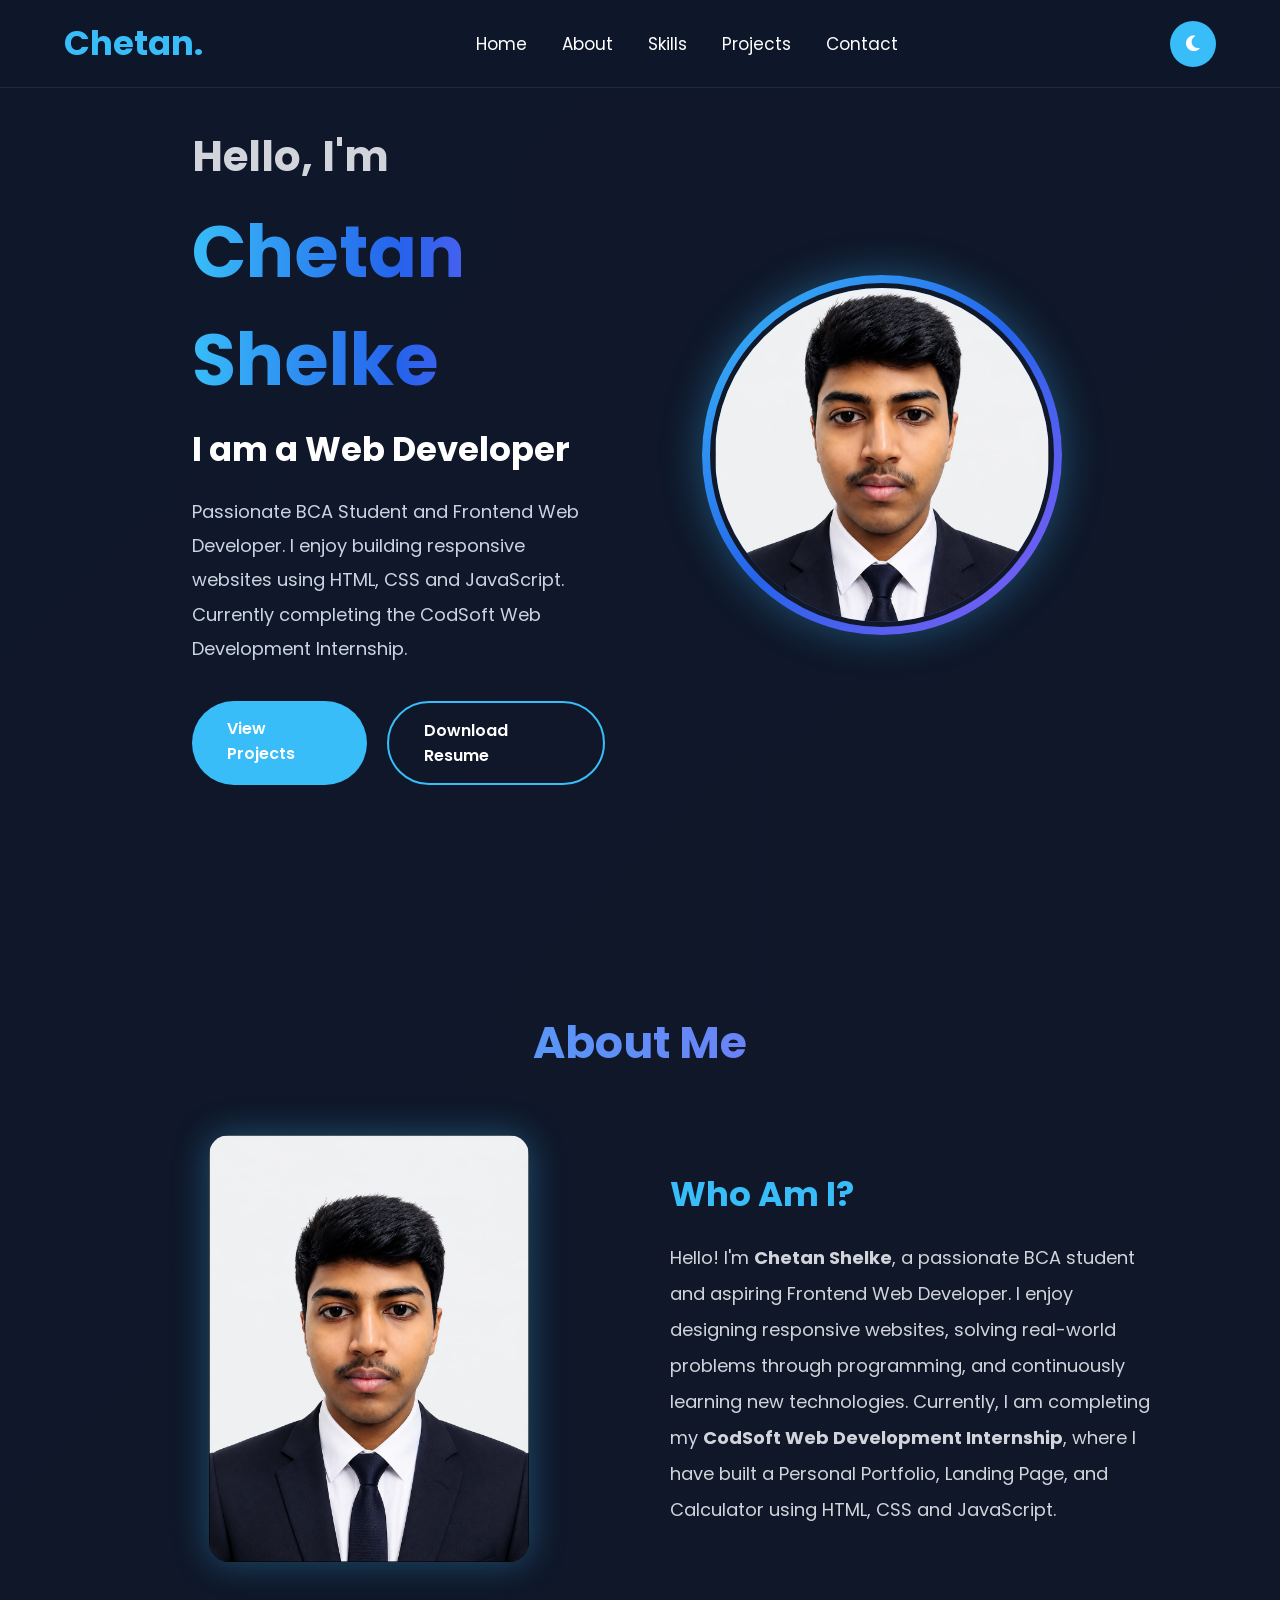
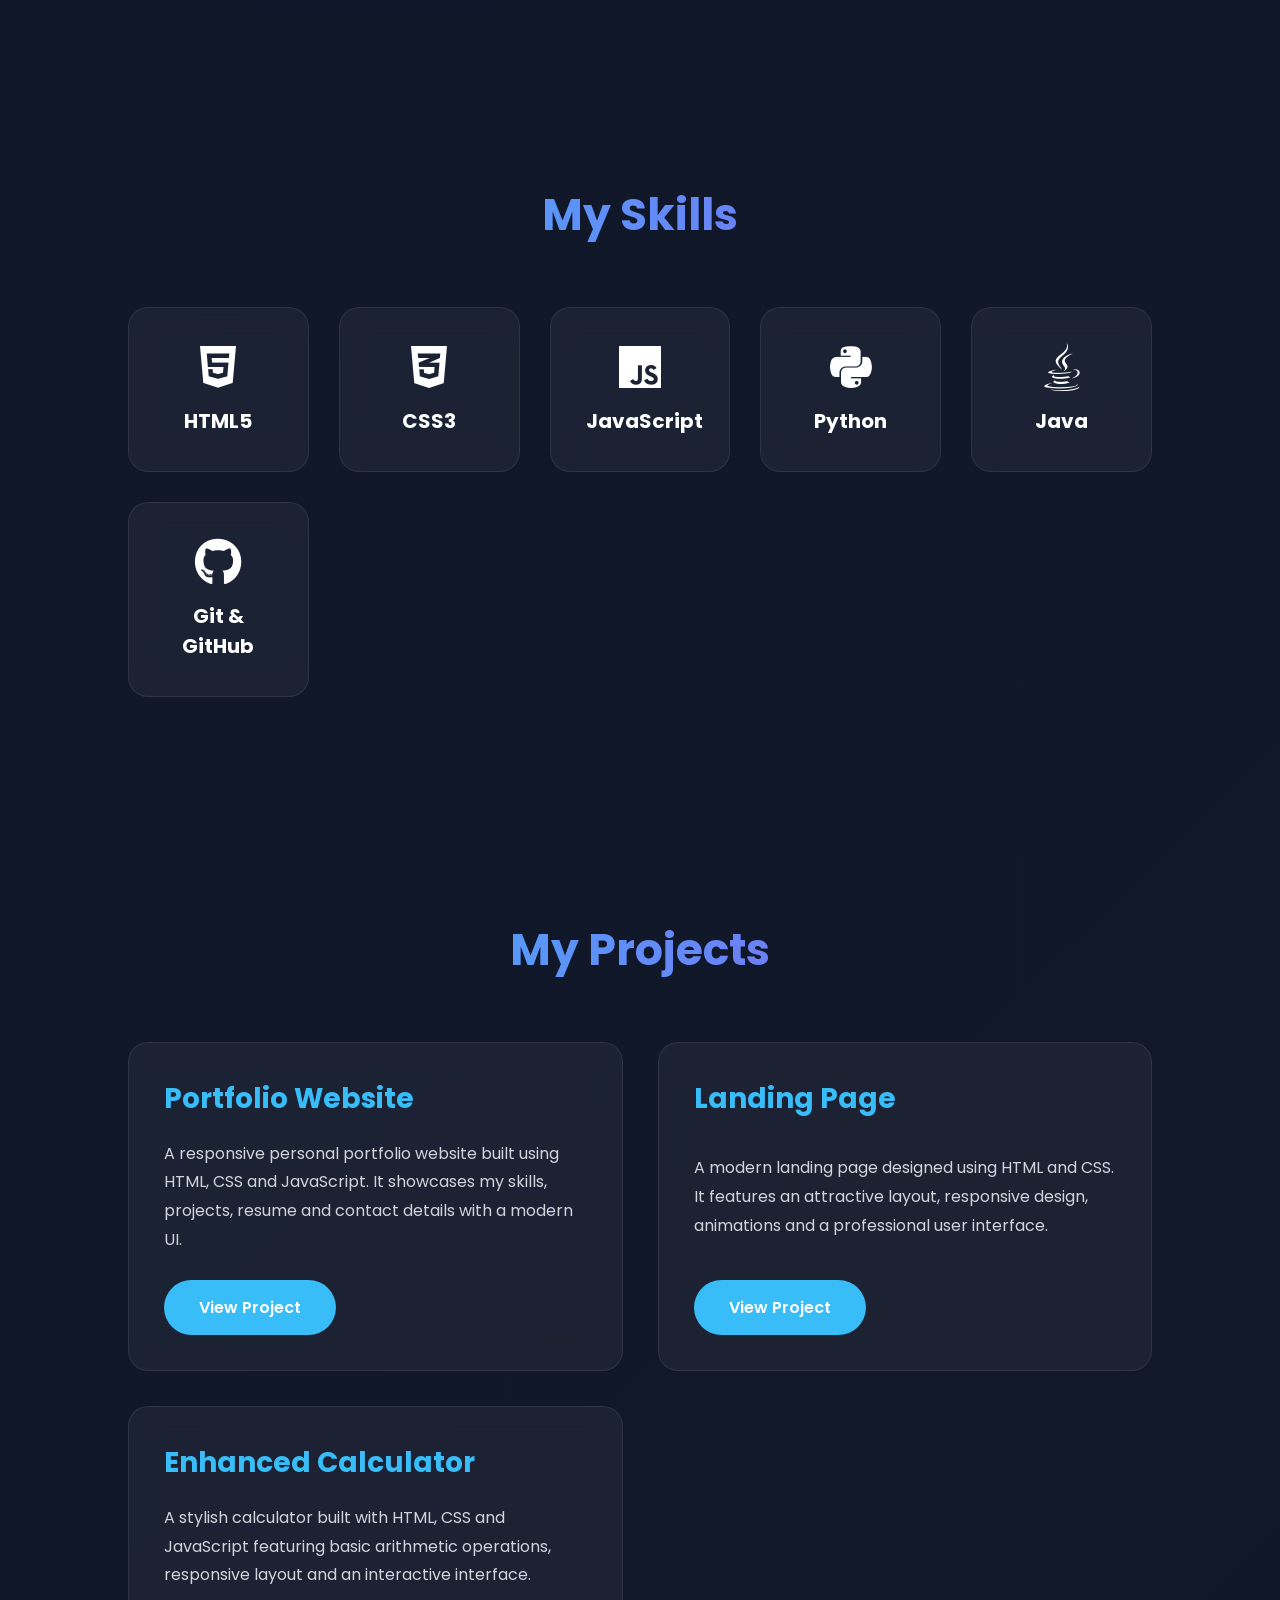
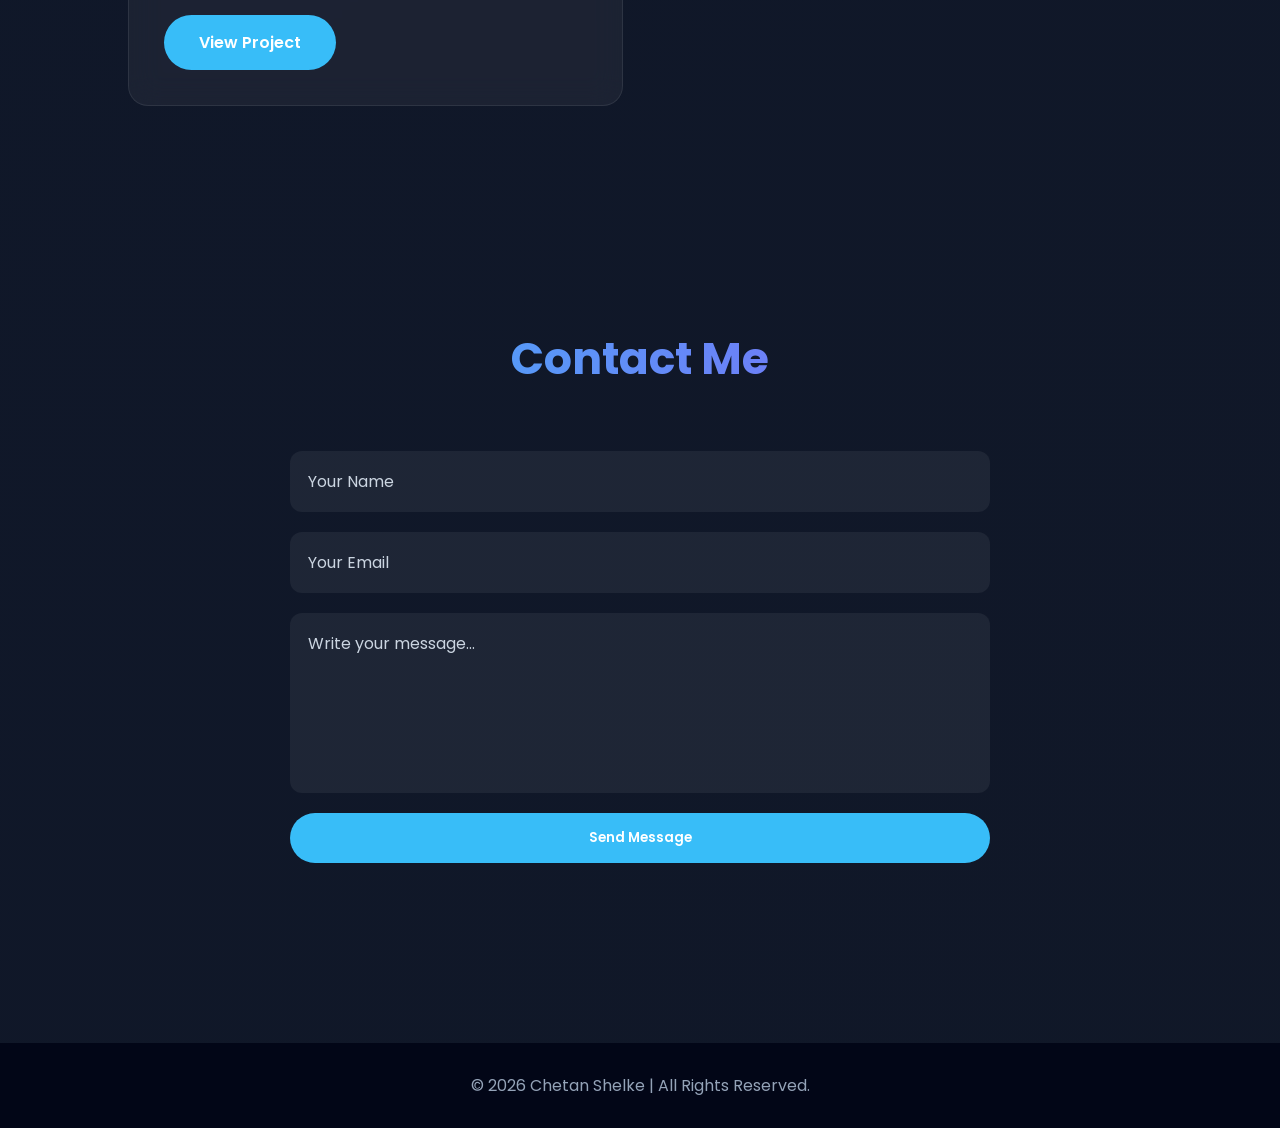
==== commit 1e52396c: "Add files via upload" ====
--- a/index.html
+++ b/index.html
@@ -6,14 +6,15 @@
     <meta charset="UTF-8">
     <meta name="viewport" content="width=device-width, initial-scale=1.0">
 
-    <title>Apple iPhone 16 Pro | Landing Page</title>
+    <title>Chetan Shelke | Portfolio</title>
 
     <link rel="stylesheet" href="style.css">
 
-    <link href="https://fonts.googleapis.com/css2?family=Poppins:wght@300;400;500;600;700;800&display=swap" rel="stylesheet">
+    <link href="https://fonts.googleapis.com/css2?family=Poppins:wght@300;400;500;600;700;800&display=swap"
+        rel="stylesheet">
 
     <link rel="stylesheet"
-    href="https://cdnjs.cloudflare.com/ajax/libs/font-awesome/6.6.0/css/all.min.css">
+        href="https://cdnjs.cloudflare.com/ajax/libs/font-awesome/6.6.0/css/all.min.css">
 
 </head>
 
@@ -27,7 +28,7 @@
 
 <div class="logo">
 
-<i class="fa-brands fa-apple"></i> Apple
+Chetan.
 
 </div>
 
@@ -35,399 +36,249 @@
 
 <li><a href="#home">Home</a></li>
 
-<li><a href="#features">Features</a></li>
-
-<li><a href="#specs">Specifications</a></li>
-
-<li><a href="#models">Models</a></li>
+<li><a href="#about">About</a></li>
+
+<li><a href="#skills">Skills</a></li>
+
+<li><a href="#projects">Projects</a></li>
 
 <li><a href="#contact">Contact</a></li>
 
 </ul>
 
-<a href="#" class="buy-btn">
-
-Buy Now
+<button id="theme-toggle">
+
+<i class="fa-solid fa-moon"></i>
+
+</button>
+
+</nav>
+
+</header>
+
+<!--================ HERO SECTION ================-->
+
+<section id="home" class="hero">
+
+<div class="hero-text">
+
+<h1>Hello, I'm</h1>
+
+<h2>Chetan Shelke</h2>
+
+<h3>
+
+I am a
+
+<span id="typing"></span>
+
+</h3>
+
+<p>
+
+Passionate BCA Student and Frontend Web Developer.
+
+I enjoy building responsive websites using HTML, CSS and JavaScript.
+
+Currently completing the CodSoft Web Development Internship.
+
+</p>
+
+<div class="hero-buttons">
+
+<a href="#projects" class="btn">
+
+View Projects
 
 </a>
 
-</nav>
-
-</header>
-
-<!--================ HERO ================-->
-
-<section id="home" class="hero">
-
-<div class="hero-text">
-
-<h1>
-
-Introducing
-
-</h1>
-
-<h2>
-
-iPhone 16 Pro
-
-</h2>
-
-<h3>
-
-Power Beyond Imagination
-
-</h3>
-
-<p>
-
-Experience Apple's most advanced smartphone with the powerful
-A18 Pro chip, stunning Super Retina XDR display, AI-powered
-camera system and exceptional battery life.
-
-</p>
-
-<div class="hero-buttons">
-
-<a href="#models" class="btn">
-
-Explore Models
+<a href="resume.pdf" download class="btn secondary">
+
+Download Resume
 
 </a>
 
-<a href="#features" class="btn secondary">
-
-Learn More
-
-</a>
-
 </div>
 
 </div>
 
 <div class="hero-image">
 
-<img src="images/iphone1.png" alt="iPhone 16 Pro">
-
-</div>
-
-</section>
-
-<!--================ FEATURES ================-->
-
-<section id="features">
-
-<h2 class="section-title">
-
-Why Choose iPhone?
-
-</h2>
-
-<div class="feature-container">
-
-<div class="feature-card">
-
-<i class="fa-solid fa-camera"></i>
-
-<h3>48MP Camera</h3>
-
-<p>
-
-Capture DSLR-quality photos with Apple's latest AI camera.
-
-</p>
-
-</div>
-
-<div class="feature-card">
-
-<i class="fa-solid fa-microchip"></i>
-
-<h3>A18 Pro Chip</h3>
-
-<p>
-
-Ultra-fast performance for gaming, editing and multitasking.
-
-</p>
-
-</div>
-
-<div class="feature-card">
-
-<i class="fa-solid fa-battery-full"></i>
-
-<h3>All-Day Battery</h3>
-
-<p>
-
-Long-lasting battery life with fast USB-C charging.
-
-</p>
-
-</div>
-
-<div class="feature-card">
-
-<i class="fa-solid fa-mobile-screen"></i>
-
-<h3>120Hz Display</h3>
-
-<p>
-
-Smooth scrolling with Super Retina XDR OLED technology.
-
-</p>
-
-</div>
-
-</div>
-
-</section>
-
-<!DOCTYPE html>
-<html lang="en">
-
-<head>
-
-    <meta charset="UTF-8">
-    <meta name="viewport" content="width=device-width, initial-scale=1.0">
-
-    <title>Apple iPhone 16 Pro | Landing Page</title>
-
-    <link rel="stylesheet" href="style.css">
-
-    <link href="https://fonts.googleapis.com/css2?family=Poppins:wght@300;400;500;600;700;800&display=swap" rel="stylesheet">
-
-    <link rel="stylesheet"
-    href="https://cdnjs.cloudflare.com/ajax/libs/font-awesome/6.6.0/css/all.min.css">
-
-</head>
-
-<body>
-
-<!--================ NAVBAR ================-->
-
-<header>
-
-<nav class="navbar">
-
-<div class="logo">
-
-<i class="fa-brands fa-apple"></i> Apple
-
-</div>
-
-<ul class="nav-links">
-
-<li><a href="#home">Home</a></li>
-
-<li><a href="#features">Features</a></li>
-
-<li><a href="#specs">Specifications</a></li>
-
-<li><a href="#models">Models</a></li>
-
-<li><a href="#contact">Contact</a></li>
-
-</ul>
-
-<a href="#" class="buy-btn">
-
-Buy Now
-
-</a>
-
-</nav>
-
-</header>
-
-<!--================ HERO ================-->
-
-<section id="home" class="hero">
-
-<div class="hero-text">
-
-<h1>
-
-Introducing
-
-</h1>
-
-<h2>
-
-iPhone 16 Pro
-
-</h2>
-
-<h3>
-
-Power Beyond Imagination
-
-</h3>
-
-<p>
-
-Experience Apple's most advanced smartphone with the powerful
-A18 Pro chip, stunning Super Retina XDR display, AI-powered
-camera system and exceptional battery life.
-
-</p>
-
-<div class="hero-buttons">
-
-<a href="#models" class="btn">
-
-Explore Models
-
-</a>
-
-<a href="#features" class="btn secondary">
-
-Learn More
-
-</a>
-
-</div>
-
-</div>
-
-<div class="hero-image">
-
-<img src="images/iphone1.png" alt="iPhone 16 Pro">
-
-</div>
-
-</section>
-
-<!--================ FEATURES ================-->
-
-<section id="features">
-
-<h2 class="section-title">
-
-Why Choose iPhone?
-
-</h2>
-
-<div class="feature-container">
-
-<div class="feature-card">
-
-<i class="fa-solid fa-camera"></i>
-
-<h3>48MP Camera</h3>
-
-<p>
-
-Capture DSLR-quality photos with Apple's latest AI camera.
-
-</p>
-
-</div>
-
-<div class="feature-card">
-
-<i class="fa-solid fa-microchip"></i>
-
-<h3>A18 Pro Chip</h3>
-
-<p>
-
-Ultra-fast performance for gaming, editing and multitasking.
-
-</p>
-
-</div>
-
-<div class="feature-card">
-
-<i class="fa-solid fa-battery-full"></i>
-
-<h3>All-Day Battery</h3>
-
-<p>
-
-Long-lasting battery life with fast USB-C charging.
-
-</p>
-
-</div>
-
-<div class="feature-card">
-
-<i class="fa-solid fa-mobile-screen"></i>
-
-<h3>120Hz Display</h3>
-
-<p>
-
-Smooth scrolling with Super Retina XDR OLED technology.
-
-</p>
-
-</div>
-
-</div>
-
-</section>
-
-<!--================ REVIEWS ================-->
-
-<section id="reviews">
-
-    <h2 class="section-title">What Customers Say</h2>
-
-    <div class="review-container">
-
-        <div class="review-card">
-
-            <i class="fa-solid fa-quote-left"></i>
+<div class="profile-circle">
+
+<img src="profile.jpg" alt="Profile">
+
+</div>
+
+</div>
+
+</section>
+
+
+<!--================ ABOUT SECTION ================-->
+
+<section id="about">
+
+    <h2 class="section-title">About Me</h2>
+
+    <div class="about-container">
+
+        <div class="about-image">
+
+            <img src="profile.jpg" alt="About Me">
+
+        </div>
+
+        <div class="about-text">
+
+            <h3>Who Am I?</h3>
 
             <p>
 
-                The iPhone 16 Pro is simply incredible. The display,
-                camera and battery life exceeded my expectations.
+                Hello! I'm <strong>Chetan Shelke</strong>, a passionate
+                BCA student and aspiring Frontend Web Developer.
+
+                I enjoy designing responsive websites, solving real-world
+                problems through programming, and continuously learning
+                new technologies.
+
+                Currently, I am completing my <strong>CodSoft Web Development Internship</strong>,
+                where I have built a Personal Portfolio, Landing Page,
+                and Calculator using HTML, CSS and JavaScript.
 
             </p>
 
-            <h3>Rahul Sharma</h3>
-
-            <span>⭐⭐⭐⭐⭐</span>
-
-        </div>
-
-        <div class="review-card">
-
-            <i class="fa-solid fa-quote-left"></i>
+        </div>
+
+    </div>
+
+</section>
+
+<!--================ SKILLS SECTION ================-->
+
+<section id="skills">
+
+    <h2 class="section-title">My Skills</h2>
+
+    <div class="skills-grid">
+
+        <div class="skill-card">
+
+            <i class="fa-brands fa-html5"></i>
+
+            <h3>HTML5</h3>
+
+        </div>
+
+        <div class="skill-card">
+
+            <i class="fa-brands fa-css3-alt"></i>
+
+            <h3>CSS3</h3>
+
+        </div>
+
+        <div class="skill-card">
+
+            <i class="fa-brands fa-js"></i>
+
+            <h3>JavaScript</h3>
+
+        </div>
+
+        <div class="skill-card">
+
+            <i class="fa-brands fa-python"></i>
+
+            <h3>Python</h3>
+
+        </div>
+
+        <div class="skill-card">
+
+            <i class="fa-brands fa-java"></i>
+
+            <h3>Java</h3>
+
+        </div>
+
+        <div class="skill-card">
+
+            <i class="fa-brands fa-github"></i>
+
+            <h3>Git & GitHub</h3>
+
+        </div>
+
+    </div>
+
+</section>
+
+<!--================ PROJECTS SECTION ================-->
+
+<section id="projects">
+
+    <h2 class="section-title">My Projects</h2>
+
+    <div class="project-container">
+
+        <!-- Project 1 -->
+
+        <div class="project-card">
+
+            <h3>Portfolio Website</h3>
 
             <p>
-
-                Apple's smooth performance and premium design make
-                this the best smartphone I've ever owned.
-
+                A responsive personal portfolio website built using
+                HTML, CSS and JavaScript. It showcases my skills,
+                projects, resume and contact details with a modern UI.
             </p>
 
-            <h3>Sneha Patil</h3>
-
-            <span>⭐⭐⭐⭐⭐</span>
-
-        </div>
-
-        <div class="review-card">
-
-            <i class="fa-solid fa-quote-left"></i>
+            <a href="../Portfolio/index.html" class="btn">
+
+                View Project
+
+            </a>
+
+        </div>
+
+        <!-- Project 2 -->
+
+        <div class="project-card">
+
+            <h3>Landing Page</h3>
 
             <p>
-
-                Amazing camera, super fast processor and beautiful
-                OLED display. Worth every rupee.
-
+                A modern landing page designed using HTML and CSS.
+                It features an attractive layout, responsive design,
+                animations and a professional user interface.
             </p>
 
-            <h3>Amit Verma</h3>
-
-            <span>⭐⭐⭐⭐⭐</span>
+            <a href="landingpage/index.html" class="btn">
+
+                View Project
+
+            </a>
+
+        </div>
+
+        <!-- Project 3 -->
+
+        <div class="project-card">
+
+            <h3>Enhanced Calculator</h3>
+
+            <p>
+                A stylish calculator built with HTML, CSS and
+                JavaScript featuring basic arithmetic operations,
+                responsive layout and an interactive interface.
+            </p>
+
+            <a href="Calculator/index.html" class="btn">
+
+                View Project
+
+            </a>
 
         </div>
 
@@ -435,59 +286,11 @@
 
 </section>
 
-<!--================ FAQ ================-->
-
-<section>
-
-    <h2 class="section-title">Frequently Asked Questions</h2>
-
-    <div class="feature-container">
-
-        <div class="feature-card">
-
-            <h3>Does it support 5G?</h3>
-
-            <p>
-
-                Yes. iPhone 16 Pro supports ultra-fast 5G connectivity.
-
-            </p>
-
-        </div>
-
-        <div class="feature-card">
-
-            <h3>Is USB-C available?</h3>
-
-            <p>
-
-                Yes. The latest iPhone now comes with a USB-C charging port.
-
-            </p>
-
-        </div>
-
-        <div class="feature-card">
-
-            <h3>Does it support MagSafe?</h3>
-
-            <p>
-
-                Yes. MagSafe charging and accessories are fully supported.
-
-            </p>
-
-        </div>
-
-    </div>
-
-</section>
-
-<!--================ CONTACT ================-->
+<!--================ CONTACT SECTION ================-->
 
 <section id="contact">
 
-    <h2 class="section-title">Stay Connected</h2>
+    <h2 class="section-title">Contact Me</h2>
 
     <form>
 
@@ -502,10 +305,10 @@
             required>
 
         <textarea
-            placeholder="Your Message"
+            placeholder="Write your message..."
             required></textarea>
 
-        <button class="btn">
+        <button type="submit" class="btn">
 
             Send Message
 
@@ -519,43 +322,11 @@
 
 <footer>
 
-    <div class="footer-content">
-
-        <h2>
-
-            <i class="fa-brands fa-apple"></i>
-
-            Apple
-
-        </h2>
-
-        <p>
-
-            Innovation that inspires the future.
-
-        </p>
-
-        <div class="social-icons">
-
-            <a href="#"><i class="fab fa-facebook-f"></i></a>
-
-            <a href="#"><i class="fab fa-instagram"></i></a>
-
-            <a href="#"><i class="fab fa-twitter"></i></a>
-
-            <a href="#"><i class="fab fa-linkedin-in"></i></a>
-
-            <a href="#"><i class="fab fa-youtube"></i></a>
-
-        </div>
-
-        <p class="copyright">
-
-            © 2026 Apple Landing Page | Designed by Chetan Shelke
-
-        </p>
-
-    </div>
+    <p>
+
+        © 2026 Chetan Shelke | All Rights Reserved.
+
+    </p>
 
 </footer>
 
--- a/style.css
+++ b/style.css
@@ -1,766 +1,749 @@
-/*========================================
-        MODERN PREMIUM LANDING PAGE
-        PART 1
-========================================*/
+/*==================================
+    GOOGLE FONT
+===================================*/
 
 @import url('https://fonts.googleapis.com/css2?family=Poppins:wght@300;400;500;600;700;800&display=swap');
-
-:root{
-    --primary:#0a84ff;
-    --dark:#111827;
-    --text:#374151;
-    --light:#6b7280;
-    --white:#ffffff;
-    --bg:#f8fafc;
-    --border:rgba(0,0,0,.08);
-    --shadow:0 12px 35px rgba(15,23,42,.08);
-    --radius:20px;
-    --transition:.35s ease;
-}
 
 *{
     margin:0;
     padding:0;
     box-sizing:border-box;
     scroll-behavior:smooth;
-}
-
-html{
-    font-size:62.5%;
+    font-family:'Poppins',sans-serif;
 }
 
 body{
-    font-family:'Poppins',sans-serif;
-    background:var(--bg);
-    color:var(--dark);
+    background:linear-gradient(135deg,#0f172a,#111827,#1e293b);
+    background-size:300% 300%;
+    animation:bgMove 10s ease infinite;
+    color:#fff;
     overflow-x:hidden;
-    line-height:1.7;
-}
-
-a{
-    text-decoration:none;
-    color:inherit;
-}
-
-ul{
-    list-style:none;
-}
-
-img{
-    width:100%;
-    display:block;
-}
-
-.container{
-    width:90%;
-    max-width:1250px;
-    margin:auto;
-}
+}
+
+@keyframes bgMove{
+
+0%{
+background-position:0% 50%;
+}
+
+50%{
+background-position:100% 50%;
+}
+
+100%{
+background-position:0% 50%;
+}
+
+}
+
+/*==================================
+        NAVBAR
+===================================*/
+
+header{
+
+position:fixed;
+top:0;
+left:0;
+width:100%;
+padding:18px 0;
+background:rgba(15,23,42,.75);
+backdrop-filter:blur(15px);
+z-index:1000;
+border-bottom:1px solid rgba(255,255,255,.08);
+
+}
+
+.navbar{
+
+width:90%;
+margin:auto;
+
+display:flex;
+justify-content:space-between;
+align-items:center;
+
+}
+
+.logo{
+
+font-size:34px;
+font-weight:700;
+color:#38bdf8;
+
+}
+
+.nav-links{
+
+display:flex;
+list-style:none;
+gap:35px;
+
+}
+
+.nav-links a{
+
+text-decoration:none;
+color:white;
+font-size:17px;
+transition:.3s;
+
+}
+
+.nav-links a:hover{
+
+color:#38bdf8;
+
+}
+
+#theme-toggle{
+
+width:46px;
+height:46px;
+border-radius:50%;
+border:none;
+background:#38bdf8;
+color:white;
+cursor:pointer;
+font-size:18px;
+transition:.4s;
+
+}
+
+#theme-toggle:hover{
+
+transform:rotate(180deg);
+
+box-shadow:0 0 20px #38bdf8;
+
+}
+
+/*==================================
+        HERO SECTION
+===================================*/
+
+.hero{
+
+min-height:100vh;
+
+width:90%;
+margin:auto;
+
+display:flex;
+
+justify-content:space-between;
+
+align-items:center;
+
+gap:70px;
+
+padding-top:120px;
+
+}
+
+.hero-text{
+
+flex:1;
+
+}
+
+.hero-text h1{
+
+font-size:42px;
+
+color:#d1d5db;
+
+}
+
+.hero-text h2{
+
+font-size:72px;
+
+font-weight:700;
+
+margin:10px 0;
+
+background:linear-gradient(90deg,#38bdf8,#2563eb,#8b5cf6);
+
+-webkit-background-clip:text;
+-webkit-text-fill-color:transparent;
+background-clip:text;
+color:transparent;
+
+}
+
+.hero-text h3{
+
+font-size:34px;
+
+margin-bottom:20px;
+
+}
+
+.hero-text p{
+
+font-size:18px;
+
+line-height:1.9;
+
+color:#cbd5e1;
+
+max-width:650px;
+
+}
+
+.hero-buttons{
+
+margin-top:35px;
+
+display:flex;
+
+gap:20px;
+
+}
+
+.btn{
+
+display:inline-block;
+
+padding:15px 35px;
+
+border-radius:50px;
+
+background:#38bdf8;
+
+text-decoration:none;
+
+color:white;
+
+font-weight:600;
+
+transition:.4s;
+
+}
+
+.btn:hover{
+
+transform:translateY(-7px);
+
+box-shadow:0 0 25px #38bdf8;
+
+}
+
+.secondary{
+
+background:transparent;
+
+border:2px solid #38bdf8;
+
+}
+
+.secondary:hover{
+
+background:#38bdf8;
+
+}
+
+/*==================================
+       PROFILE IMAGE
+===================================*/
+
+.hero-image{
+
+flex:1;
+
+display:flex;
+
+justify-content:center;
+
+}
+
+.profile-circle{
+
+width:360px;
+
+height:360px;
+
+border-radius:50%;
+
+background:linear-gradient(135deg,#38bdf8,#2563eb,#8b5cf6);
+
+padding:8px;
+
+box-shadow:0 0 40px rgba(56,189,248,.35);
+
+animation:float 4s ease infinite;
+
+}
+
+.profile-circle img{
+
+width:100%;
+
+height:100%;
+
+border-radius:50%;
+
+object-fit:cover;
+
+border:5px solid #111827;
+
+}
+
+.profile-circle i{
+
+width:100%;
+height:100%;
+display:flex;
+justify-content:center;
+align-items:center;
+font-size:140px;
+background:#111827;
+border-radius:50%;
+
+}
+
+@keyframes float{
+
+0%{
+
+transform:translateY(0);
+
+}
+
+50%{
+
+transform:translateY(-20px);
+
+}
+
+100%{
+
+transform:translateY(0);
+
+}
+
+}
+
+/*==================================
+    COMMON SECTION
+===================================*/
 
 section{
-    padding:110px 0;
-}
-
-/*========================================
-            SECTION TITLE
-========================================*/
+
+padding:110px 10%;
+
+}
 
 .section-title{
-    font-size:4.2rem;
-    font-weight:700;
-    text-align:center;
-    margin-bottom:15px;
-    color:var(--dark);
-}
-
-.section-title span{
-    color:var(--primary);
-}
-
-.section-subtitle{
-    text-align:center;
-    font-size:1.7rem;
-    color:var(--light);
-    max-width:700px;
-    margin:0 auto 70px;
-}
-
-/*========================================
-            HEADER
-========================================*/
-
-header{
-    position:fixed;
-    top:0;
-    left:0;
-    width:100%;
-    z-index:1000;
-    backdrop-filter:blur(18px);
-    background:rgba(255,255,255,.75);
-    border-bottom:1px solid rgba(255,255,255,.3);
-}
-
-nav{
-    height:78px;
-    display:flex;
-    justify-content:space-between;
-    align-items:center;
-}
-
-.logo{
-    font-size:2.8rem;
-    font-weight:700;
-    letter-spacing:1px;
-}
-
-.logo span{
-    color:var(--primary);
+
+font-size:44px;
+
+text-align:center;
+
+margin-bottom:60px;
+
+font-weight:700;
+
+background:linear-gradient(90deg,#38bdf8,#8b5cf6);
+
+-webkit-background-clip:text;
+-webkit-text-fill-color:transparent;
+background-clip:text;
+color:transparent;
+
+}
+
+/*==================================
+        ABOUT SECTION
+===================================*/
+
+.about-container{
+
+max-width:1100px;
+
+margin:auto;
+
+display:grid;
+
+grid-template-columns:1fr 1fr;
+
+gap:60px;
+
+align-items:center;
+
+}
+
+.about-image{
+
+display:flex;
+
+justify-content:center;
+
+}
+
+.about-image img{
+
+width:320px;
+
+border-radius:20px;
+
+box-shadow:0 0 35px rgba(56,189,248,.35);
+
+transition:.4s;
+
+}
+
+.about-image img:hover{
+
+transform:scale(1.05);
+
+}
+
+.about-text h3{
+
+font-size:34px;
+
+margin-bottom:20px;
+
+color:#38bdf8;
+
+}
+
+.about-text p{
+
+font-size:18px;
+
+line-height:2;
+
+color:#d1d5db;
+
+}
+
+/*==================================
+        SKILLS
+===================================*/
+
+.skills-grid{
+
+display:grid;
+
+grid-template-columns:repeat(auto-fit,minmax(180px,1fr));
+
+gap:30px;
+
+}
+
+.skill-card{
+
+background:rgba(255,255,255,.05);
+
+border:1px solid rgba(255,255,255,.08);
+
+backdrop-filter:blur(15px);
+
+padding:35px;
+
+border-radius:20px;
+
+text-align:center;
+
+transition:.4s;
+
+cursor:pointer;
+
+}
+
+.skill-card:hover{
+
+transform:translateY(-12px);
+
+background:linear-gradient(135deg,#38bdf8,#2563eb);
+
+box-shadow:0 10px 30px rgba(56,189,248,.35);
+
+}
+
+.skill-card i{
+
+font-size:48px;
+
+margin-bottom:15px;
+
+}
+
+.skill-card h3{
+
+font-size:20px;
+
+}
+
+/*==================================
+        PROJECTS
+===================================*/
+
+.project-container{
+
+display:grid;
+
+grid-template-columns:repeat(auto-fit,minmax(320px,1fr));
+
+gap:35px;
+
+}
+
+.project-card{
+
+background:rgba(255,255,255,.05);
+
+backdrop-filter:blur(15px);
+
+padding:35px;
+
+border-radius:20px;
+
+border:1px solid rgba(255,255,255,.08);
+
+transition:.4s;
+
+display:flex;
+
+flex-direction:column;
+
+justify-content:space-between;
+
+}
+
+.project-card:hover{
+
+transform:translateY(-15px);
+
+box-shadow:0 15px 35px rgba(56,189,248,.35);
+
+}
+
+.project-card h3{
+
+font-size:28px;
+
+color:#38bdf8;
+
+margin-bottom:20px;
+
+}
+
+.project-card p{
+
+line-height:1.8;
+
+color:#d1d5db;
+
+margin-bottom:25px;
+
+}
+
+.project-card .btn{
+
+align-self:flex-start;
+
+}
+
+/*==================================
+        CONTACT
+===================================*/
+
+form{
+
+max-width:700px;
+
+margin:auto;
+
+display:flex;
+
+flex-direction:column;
+
+gap:20px;
+
+}
+
+form input,
+form textarea{
+
+background:rgba(255,255,255,.06);
+
+border:none;
+
+outline:none;
+
+padding:18px;
+
+border-radius:12px;
+
+font-size:16px;
+
+color:white;
+
+}
+
+form input::placeholder,
+form textarea::placeholder{
+
+color:#cbd5e1;
+
+}
+
+form textarea{
+
+height:180px;
+
+resize:none;
+
+}
+
+form button{
+
+border:none;
+
+cursor:pointer;
+
+}
+
+/*==================================
+        FOOTER
+===================================*/
+
+footer{
+
+background:#020617;
+
+padding:30px;
+
+text-align:center;
+
+margin-top:70px;
+
+color:#94a3b8;
+
+}
+
+/*==================================
+      SCROLL BAR
+===================================*/
+
+::-webkit-scrollbar{
+
+width:10px;
+
+}
+
+::-webkit-scrollbar-track{
+
+background:#111827;
+
+}
+
+::-webkit-scrollbar-thumb{
+
+background:#38bdf8;
+
+border-radius:20px;
+
+}
+
+/*==================================
+      RESPONSIVE
+===================================*/
+
+@media(max-width:1000px){
+
+.hero{
+
+flex-direction:column-reverse;
+
+text-align:center;
+
+}
+
+.hero-text{
+
+width:100%;
+
+}
+
+.hero-text h2{
+
+font-size:50px;
+
+}
+
+.hero-buttons{
+
+justify-content:center;
+
+}
+
+.about-container{
+
+grid-template-columns:1fr;
+
+text-align:center;
+
+}
+
+.profile-circle{
+
+width:280px;
+
+height:280px;
+
 }
 
 .nav-links{
-    display:flex;
-    gap:35px;
-}
-
-.nav-links a{
-    font-size:1.55rem;
-    font-weight:500;
-    color:var(--text);
-    position:relative;
-    transition:var(--transition);
-}
-
-.nav-links a::after{
-    content:"";
-    position:absolute;
-    left:0;
-    bottom:-6px;
-    width:0;
-    height:2px;
-    background:var(--primary);
-    transition:var(--transition);
-}
-
-.nav-links a:hover{
-    color:var(--primary);
-}
-
-.nav-links a:hover::after{
-    width:100%;
+
+display:none;
+
+}
+
+}
+
+@media(max-width:700px){
+
+.hero-text h1{
+
+font-size:30px;
+
+}
+
+.hero-text h2{
+
+font-size:40px;
+
+}
+
+.hero-text h3{
+
+font-size:24px;
+
+}
+
+.section-title{
+
+font-size:34px;
+
+}
+
+.profile-circle{
+
+width:220px;
+
+height:220px;
+
 }
 
 .btn{
-    display:inline-flex;
-    align-items:center;
-    justify-content:center;
-    padding:14px 34px;
-    border-radius:50px;
-    background:var(--primary);
-    color:#fff;
-    font-size:1.5rem;
-    font-weight:600;
-    transition:var(--transition);
-    box-shadow:0 12px 25px rgba(10,132,255,.25);
-}
-
-.btn:hover{
-    transform:translateY(-4px);
-    box-shadow:0 18px 35px rgba(10,132,255,.35);
-}
-
-.btn-outline{
-    background:transparent;
-    color:var(--primary);
-    border:2px solid var(--primary);
-    box-shadow:none;
-}
-
-.btn-outline:hover{
-    background:var(--primary);
-    color:#fff;
-}
-
-/*========================================
-            HERO
-========================================*/
-
-.hero{
-    min-height:100vh;
-    display:flex;
-    align-items:center;
-    background:
-    radial-gradient(circle at top right,#dbeafe 0%,transparent 35%),
-    radial-gradient(circle at bottom left,#e0f2fe 0%,transparent 30%),
-    #f8fafc;
-}
-
-.hero-content{
-    flex:1;
-}
-
-.hero-content h1{
-    font-size:6rem;
-    line-height:1.15;
-    margin-bottom:20px;
-    font-weight:800;
-}
-
-.hero-content h1 span{
-    color:var(--primary);
-}
-
-.hero-content p{
-    font-size:1.8rem;
-    color:var(--light);
-    max-width:580px;
-    margin-bottom:40px;
-}
-
-.hero-buttons{
-    display:flex;
-    gap:20px;
-}
-
-.hero-image{
-    flex:1;
-    display:flex;
-    justify-content:center;
-}
-
-.hero-image img{
-    width:90%;
-    max-width:520px;
-    animation:float 5s ease-in-out infinite;
-}
-
-@keyframes float{
-
-0%{
-transform:translateY(0);
-}
-
-50%{
-transform:translateY(-18px);
-}
-
-100%{
-transform:translateY(0);
-}
-
-}
-
-/*========================================
-            FEATURES
-========================================*/
-
-.features{
-    background:#fff;
-}
-
-.features-grid{
-    display:grid;
-    grid-template-columns:repeat(auto-fit,minmax(280px,1fr));
-    gap:30px;
-}
-
-.feature-card{
-    background:rgba(255,255,255,.8);
-    border:1px solid var(--border);
-    border-radius:24px;
-    padding:40px 35px;
-    transition:var(--transition);
-    box-shadow:var(--shadow);
-}
-
-.feature-card:hover{
-    transform:translateY(-10px);
-    border-color:rgba(10,132,255,.3);
-}
-
-.feature-icon{
-    width:70px;
-    height:70px;
-    border-radius:18px;
-    display:flex;
-    align-items:center;
-    justify-content:center;
-    background:#eef6ff;
-    color:var(--primary);
-    font-size:3rem;
-    margin-bottom:25px;
-}
-
-.feature-card h3{
-    font-size:2.2rem;
-    margin-bottom:15px;
-}
-
-.feature-card p{
-    font-size:1.6rem;
-    color:var(--light);
-}
-
-/*========================================
-            ABOUT
-========================================*/
-
-.about{
-    background:#f8fafc;
-}
-
-.about-wrapper{
-    display:grid;
-    grid-template-columns:repeat(auto-fit,minmax(420px,1fr));
-    gap:70px;
-    align-items:center;
-}
-
-.about-image img{
-    border-radius:28px;
-    box-shadow:var(--shadow);
-}
-
-.about-content h2{
-    font-size:4.2rem;
-    margin-bottom:20px;
-}
-
-.about-content h2 span{
-    color:var(--primary);
-}
-
-.about-content p{
-    font-size:1.7rem;
-    color:var(--light);
-    margin-bottom:25px;
-}
-
-.about-list{
-    margin-top:30px;
-}
-
-.about-list li{
-    display:flex;
-    align-items:center;
-    gap:15px;
-    font-size:1.7rem;
-    margin-bottom:18px;
-    color:var(--text);
-}
-
-.about-list i{
-    width:40px;
-    height:40px;
-    border-radius:50%;
-    display:flex;
-    justify-content:center;
-    align-items:center;
-    background:#eaf4ff;
-    color:var(--primary);
-    font-size:1.7rem;
-}
-
-/*========================================
-        MODERN PREMIUM LANDING PAGE
-        PART 2
-========================================*/
-
-/*========================================
-            SERVICES
-========================================*/
-
-.services{
-    background:#ffffff;
-}
-
-.services-grid{
-    display:grid;
-    grid-template-columns:repeat(auto-fit,minmax(320px,1fr));
-    gap:35px;
-}
-
-.service-card{
-    background:#fff;
-    border:1px solid var(--border);
-    border-radius:24px;
-    overflow:hidden;
-    box-shadow:var(--shadow);
-    transition:var(--transition);
-}
-
-.service-card:hover{
-    transform:translateY(-12px);
-    box-shadow:0 20px 45px rgba(15,23,42,.12);
-}
-
-.service-card img{
-    height:240px;
-    object-fit:cover;
-}
-
-.service-content{
-    padding:30px;
-}
-
-.service-content h3{
-    font-size:2.3rem;
-    margin-bottom:15px;
-}
-
-.service-content p{
-    font-size:1.6rem;
-    color:var(--light);
-    margin-bottom:20px;
-}
-
-/*========================================
-            STATS
-========================================*/
-
-.stats{
-    background:linear-gradient(135deg,#0f172a,#1e3a8a);
-    color:#fff;
-}
-
-.stats-grid{
-    display:grid;
-    grid-template-columns:repeat(auto-fit,minmax(220px,1fr));
-    gap:30px;
-    text-align:center;
-}
-
-.stat-box{
-    padding:30px;
-}
-
-.stat-box h2{
-    font-size:5rem;
-    font-weight:700;
-    margin-bottom:10px;
-}
-
-.stat-box p{
-    font-size:1.7rem;
-    opacity:.9;
-}
-
-/*========================================
-        TESTIMONIALS
-========================================*/
-
-.testimonials{
-    background:#f8fafc;
-}
-
-.testimonial-grid{
-    display:grid;
-    grid-template-columns:repeat(auto-fit,minmax(320px,1fr));
-    gap:35px;
-}
-
-.testimonial-card{
-    background:#fff;
-    padding:35px;
-    border-radius:24px;
-    border:1px solid var(--border);
-    box-shadow:var(--shadow);
-    transition:var(--transition);
-}
-
-.testimonial-card:hover{
-    transform:translateY(-8px);
-}
-
-.testimonial-card img{
-    width:75px;
-    height:75px;
-    border-radius:50%;
-    margin-bottom:20px;
-    object-fit:cover;
-}
-
-.testimonial-card h3{
-    font-size:2rem;
-    margin-bottom:8px;
-}
-
-.testimonial-card span{
-    display:block;
-    color:var(--primary);
-    margin-bottom:15px;
-    font-size:1.4rem;
-}
-
-.testimonial-card p{
-    font-size:1.6rem;
-    color:var(--light);
-    margin-bottom:15px;
-}
-
-.stars{
-    color:#f59e0b;
-    font-size:1.8rem;
-}
-
-/*========================================
-            CONTACT
-========================================*/
-
-.contact{
-    background:#ffffff;
-}
-
-.contact-wrapper{
-    display:grid;
-    grid-template-columns:repeat(auto-fit,minmax(380px,1fr));
-    gap:60px;
-    align-items:center;
-}
-
-.contact-info h2{
-    font-size:4rem;
-    margin-bottom:20px;
-}
-
-.contact-info p{
-    font-size:1.7rem;
-    color:var(--light);
-    margin-bottom:30px;
-}
-
-.contact-details div{
-    display:flex;
-    align-items:center;
-    gap:15px;
-    margin-bottom:20px;
-    font-size:1.6rem;
-}
-
-.contact-details i{
-    width:48px;
-    height:48px;
-    border-radius:50%;
-    background:#eef6ff;
-    color:var(--primary);
-    display:flex;
-    justify-content:center;
-    align-items:center;
-}
-
-.contact-form{
-    background:#fff;
-    padding:40px;
-    border-radius:24px;
-    border:1px solid var(--border);
-    box-shadow:var(--shadow);
-}
-
-.contact-form input,
-.contact-form textarea{
-    width:100%;
-    padding:16px 18px;
-    margin-bottom:20px;
-    border:1px solid #d1d5db;
-    border-radius:12px;
-    font-size:1.6rem;
-    font-family:'Poppins',sans-serif;
-    outline:none;
-    transition:.3s;
-}
-
-.contact-form input:focus,
-.contact-form textarea:focus{
-    border-color:var(--primary);
-}
-
-.contact-form textarea{
-    resize:none;
-    height:170px;
-}
-
-.contact-form button{
-    border:none;
-    cursor:pointer;
-}
-
-/*========================================
-            FOOTER
-========================================*/
-
-footer{
-    background:#0f172a;
-    color:#fff;
-    padding:70px 0 25px;
-}
-
-.footer-container{
-    display:grid;
-    grid-template-columns:repeat(auto-fit,minmax(240px,1fr));
-    gap:40px;
-}
-
-.footer-box h3{
-    font-size:2.2rem;
-    margin-bottom:20px;
-}
-
-.footer-box p,
-.footer-box a{
-    color:#cbd5e1;
-    font-size:1.5rem;
-    margin-bottom:12px;
-    display:block;
-    transition:.3s;
-}
-
-.footer-box a:hover{
-    color:#ffffff;
-    padding-left:5px;
-}
-
-.social-icons{
-    display:flex;
-    gap:15px;
-    margin-top:20px;
-}
-
-.social-icons a{
-    width:45px;
-    height:45px;
-    display:flex;
-    justify-content:center;
-    align-items:center;
-    border-radius:50%;
-    background:rgba(255,255,255,.08);
-    transition:.3s;
-    font-size:1.8rem;
-}
-
-.social-icons a:hover{
-    background:var(--primary);
-    transform:translateY(-5px);
-}
-
-.footer-bottom{
-    margin-top:50px;
-    padding-top:20px;
-    border-top:1px solid rgba(255,255,255,.1);
-    text-align:center;
-    font-size:1.5rem;
-    color:#94a3b8;
-}
-
-/*========================================
-        SCROLL TO TOP
-========================================*/
-
-.scroll-top{
-    position:fixed;
-    right:25px;
-    bottom:25px;
-    width:52px;
-    height:52px;
-    background:var(--primary);
-    color:#fff;
-    display:flex;
-    justify-content:center;
-    align-items:center;
-    border-radius:50%;
-    box-shadow:0 12px 25px rgba(10,132,255,.35);
-    transition:var(--transition);
-    cursor:pointer;
-    z-index:999;
-}
-
-.scroll-top:hover{
-    transform:translateY(-6px) scale(1.08);
-}
-
-/*========================================
-        RESPONSIVE
-========================================*/
-
-@media(max-width:992px){
-
-    html{
-        font-size:58%;
-    }
-
-    .hero{
-        flex-direction:column;
-        text-align:center;
-        padding-top:120px;
-    }
-
-    .hero-buttons{
-        justify-content:center;
-    }
-
-    .about-wrapper,
-    .contact-wrapper{
-        grid-template-columns:1fr;
-    }
-
-    nav{
-        flex-direction:column;
-        height:auto;
-        padding:18px 0;
-    }
-
-    .nav-links{
-        margin-top:15px;
-        flex-wrap:wrap;
-        justify-content:center;
-    }
-}
-
-@media(max-width:768px){
-
-    html{
-        font-size:55%;
-    }
-
-    .section-title{
-        font-size:3.4rem;
-    }
-
-    .hero-content h1{
-        font-size:4.5rem;
-    }
-
-    .services-grid,
-    .stats-grid,
-    .testimonial-grid,
-    .footer-container{
-        grid-template-columns:1fr;
-    }
-}
-
-@media(max-width:480px){
-
-    html{
-        font-size:50%;
-    }
-
-    .hero-content h1{
-        font-size:3.8rem;
-    }
-
-    .btn{
-        width:100%;
-    }
-
-    .hero-buttons{
-        flex-direction:column;
-    }
-
-    .contact-form{
-        padding:25px;
-    }
-
-    .feature-card,
-    .service-card,
-    .testimonial-card{
-        border-radius:18px;
-    }
+
+padding:12px 24px;
+
+}
+
 }
